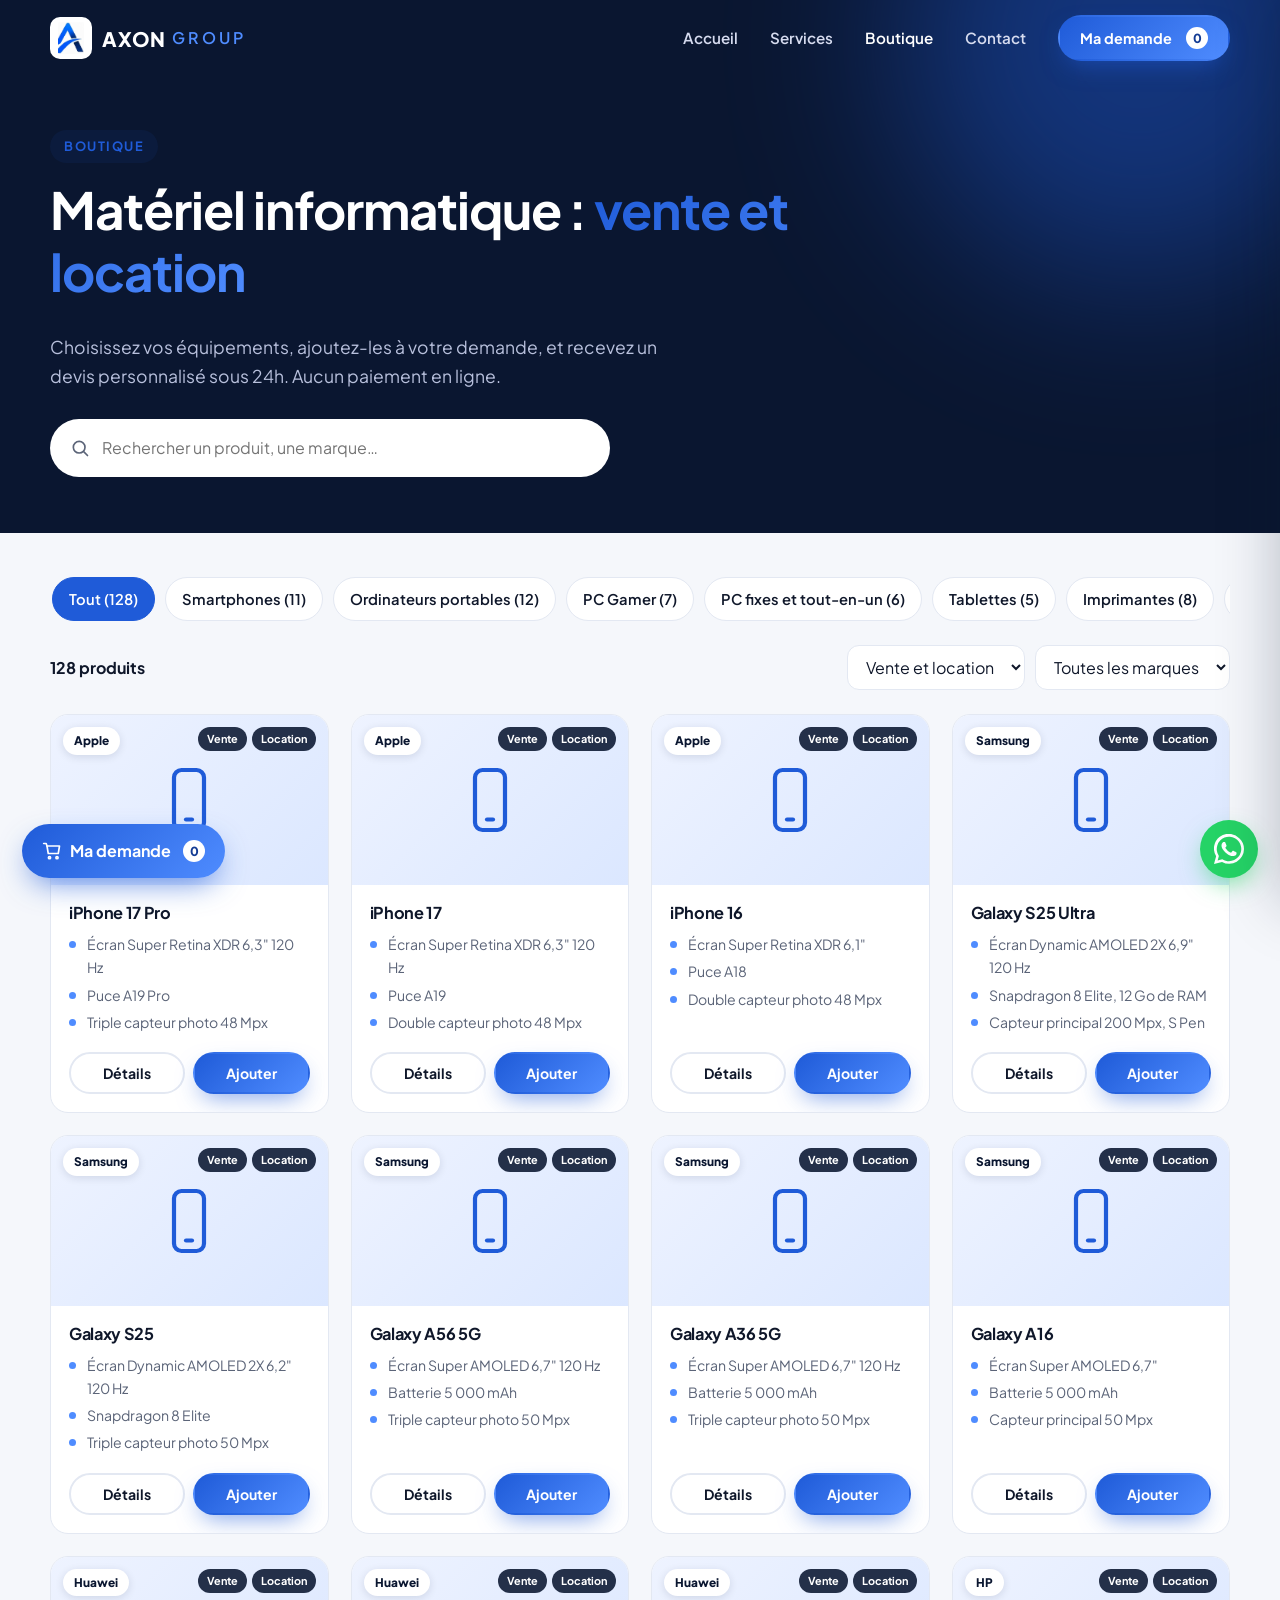
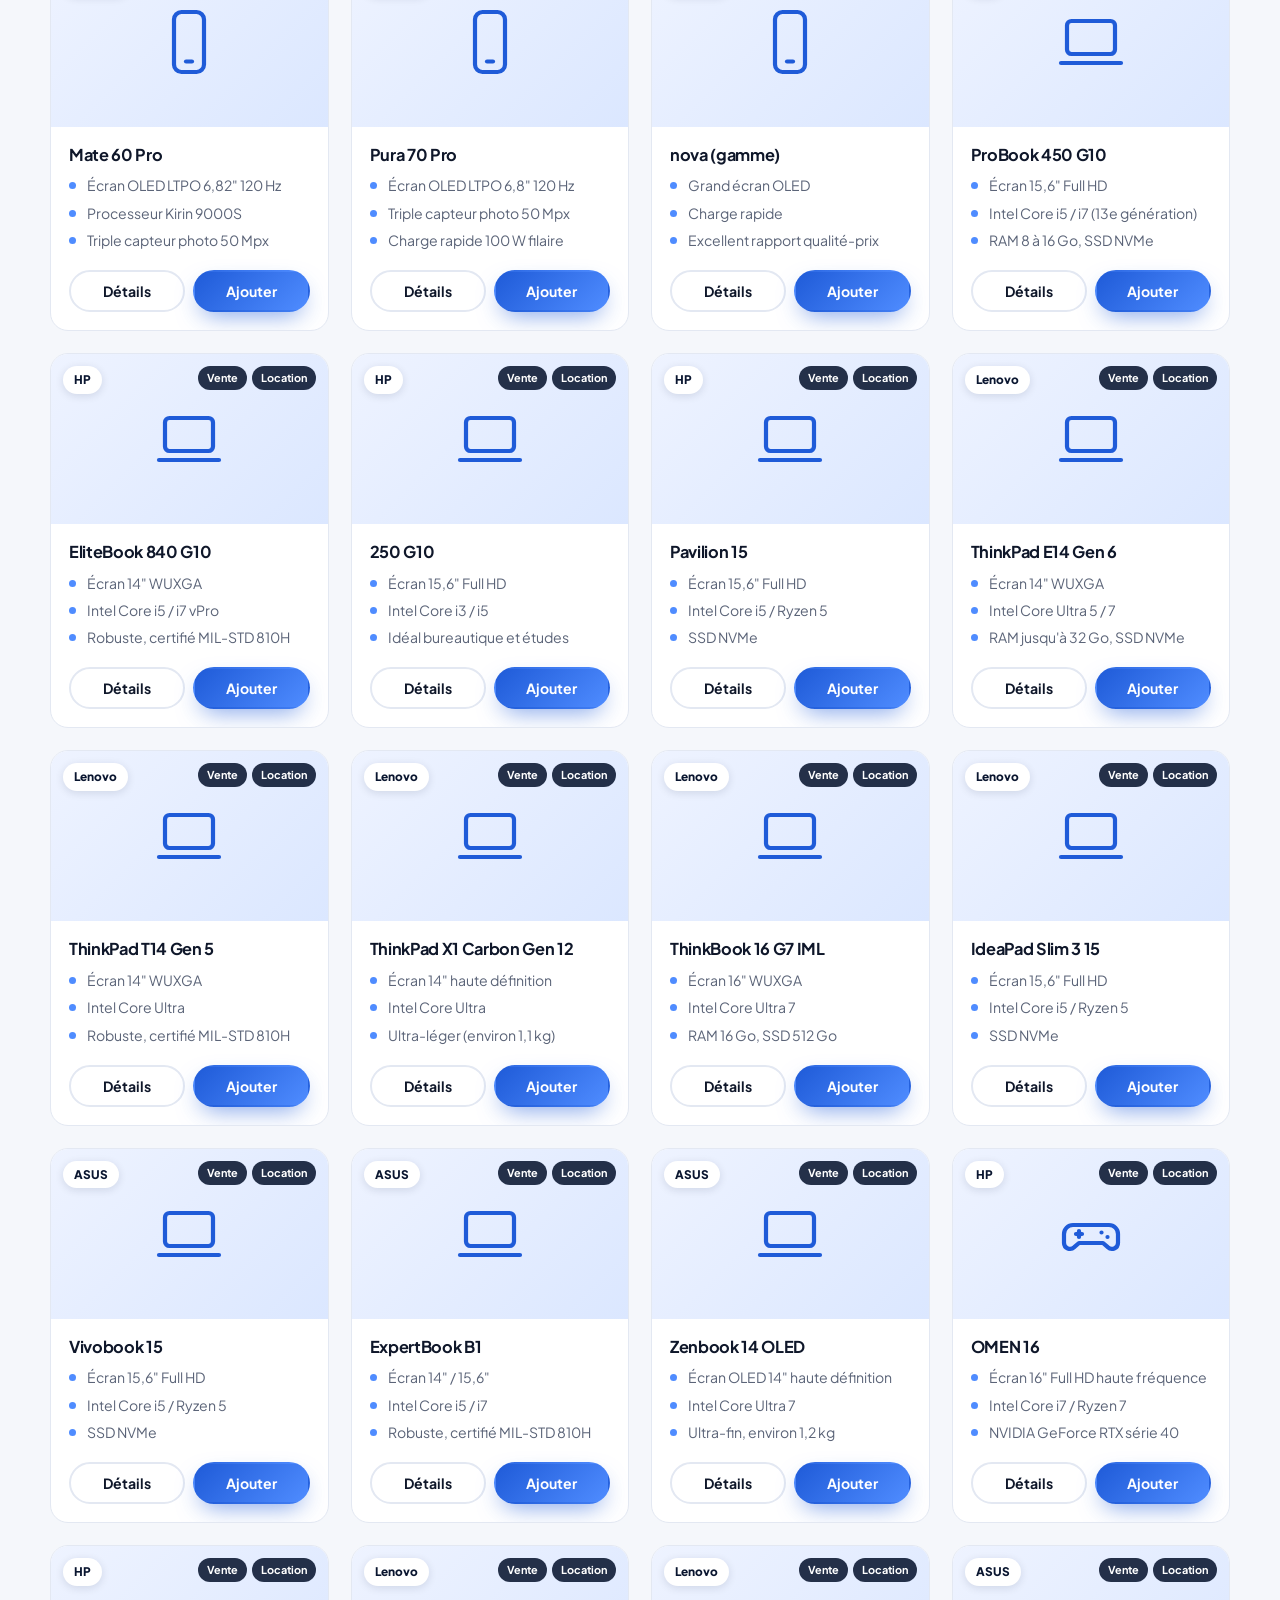
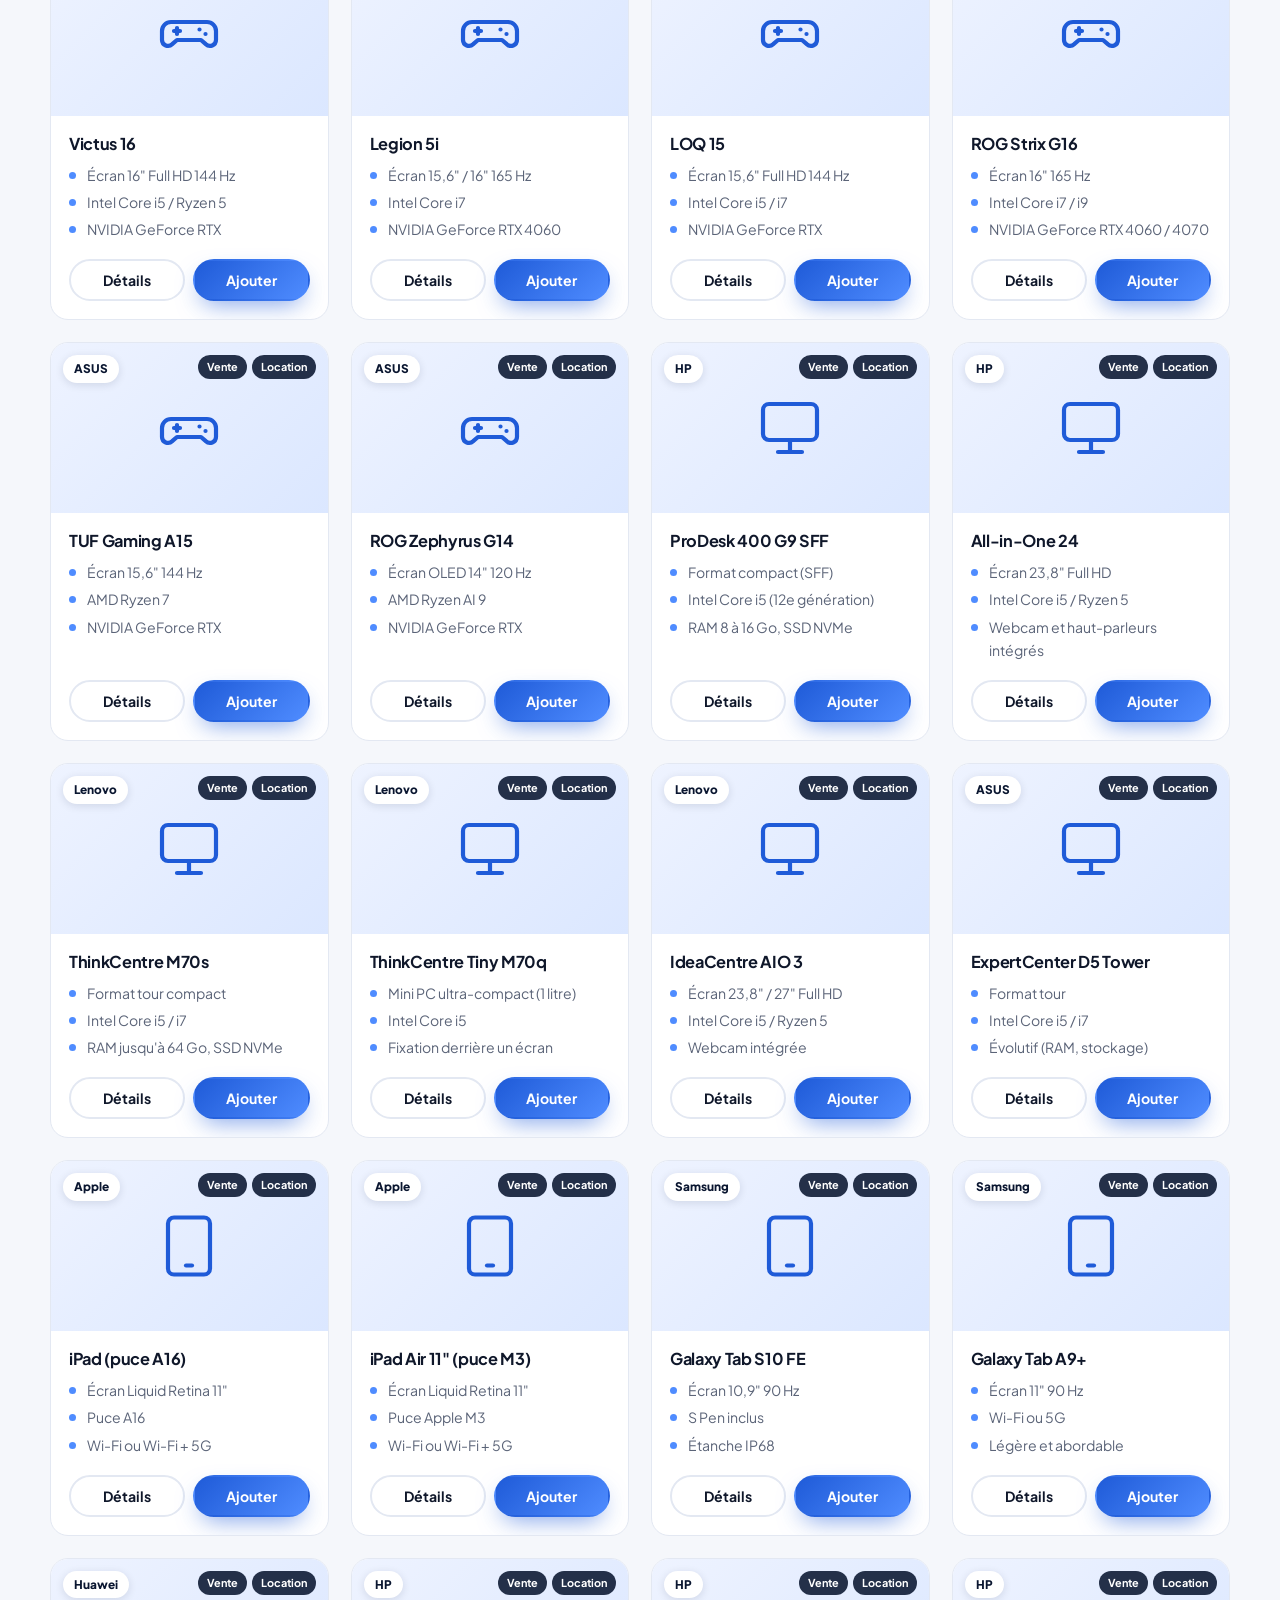
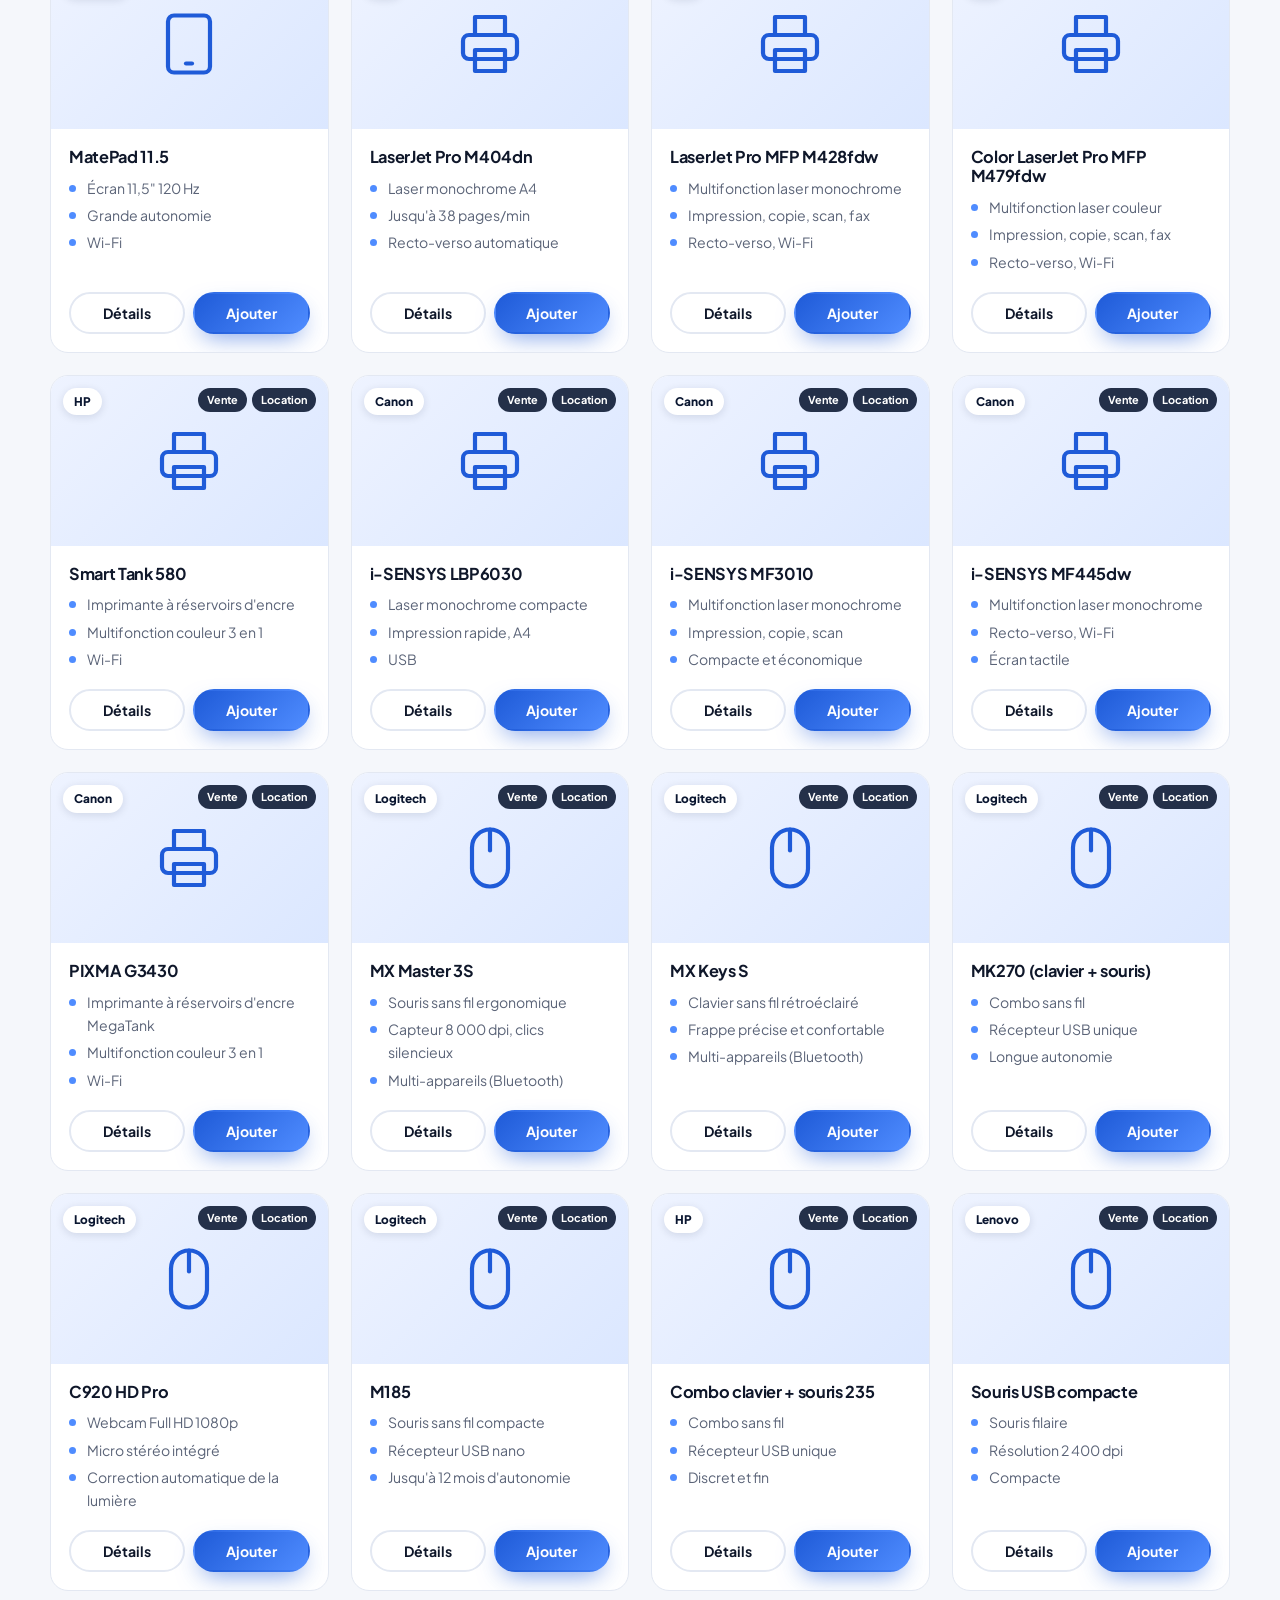
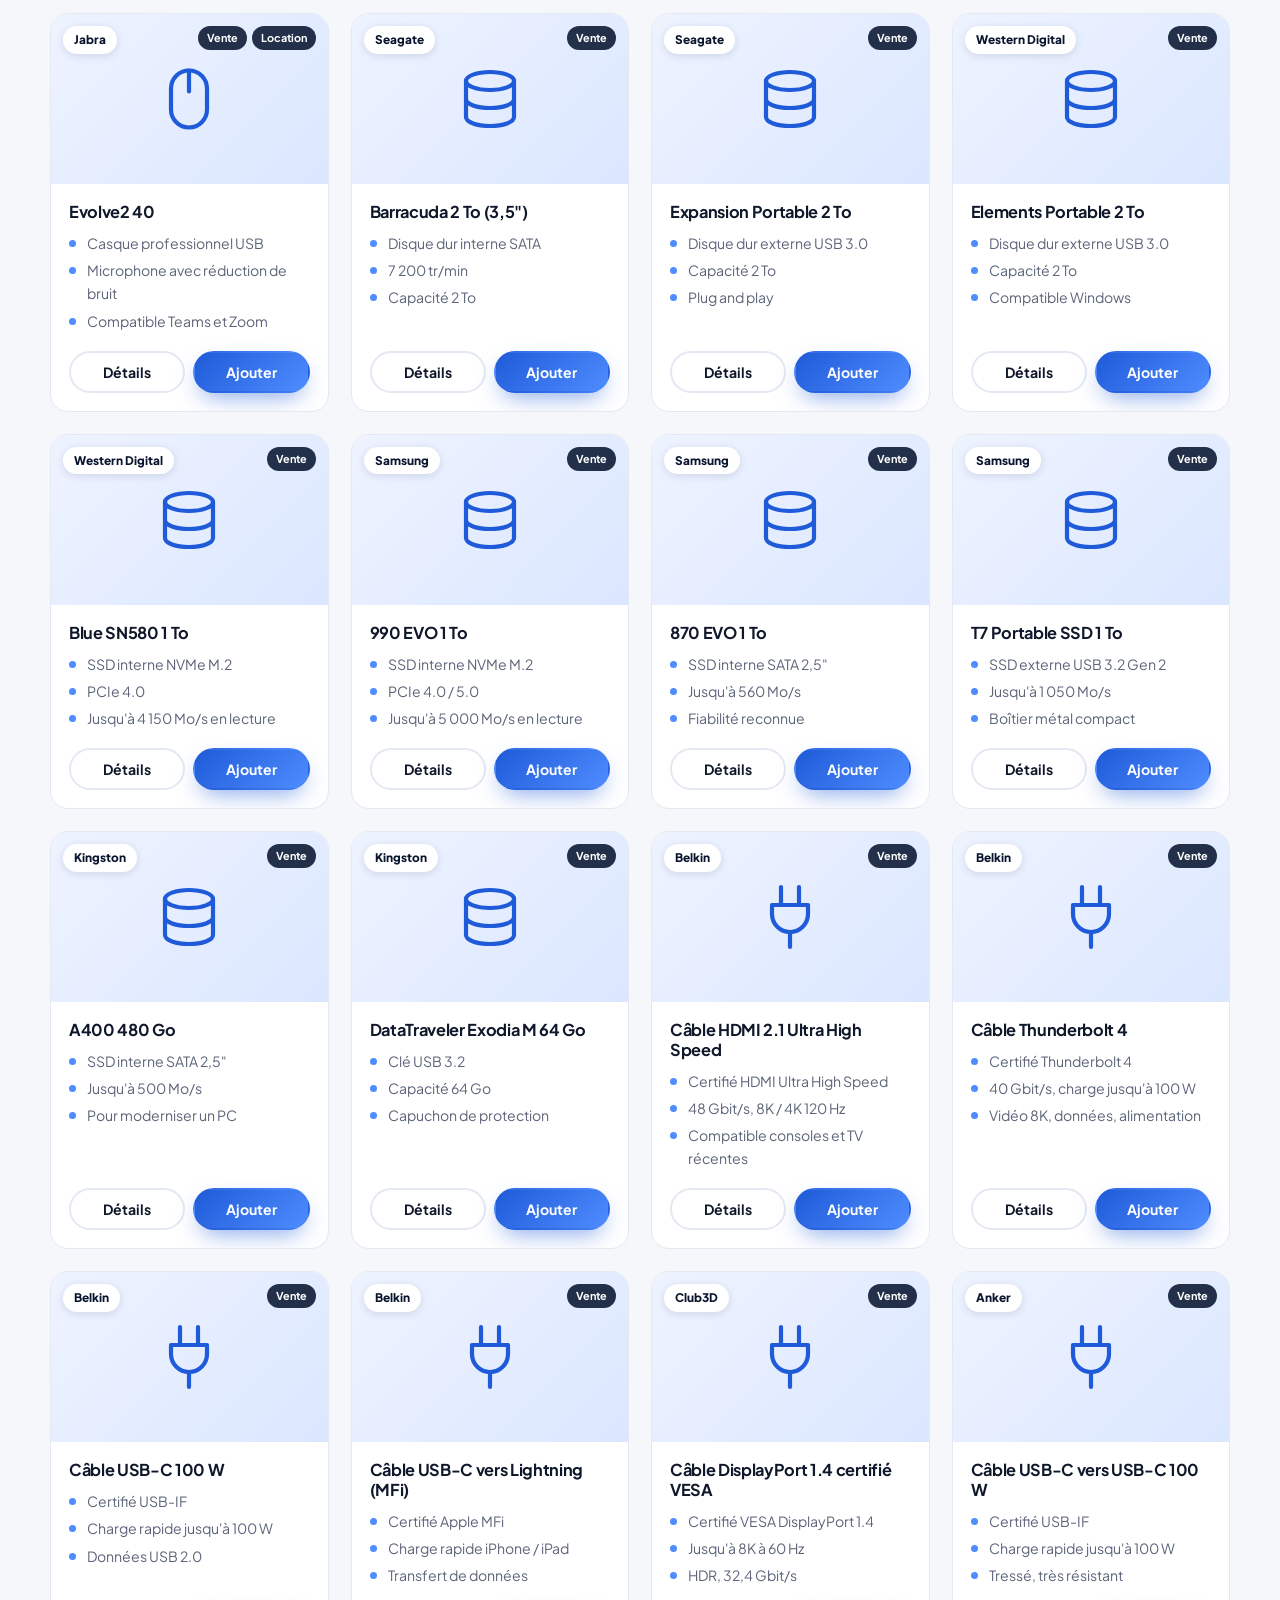
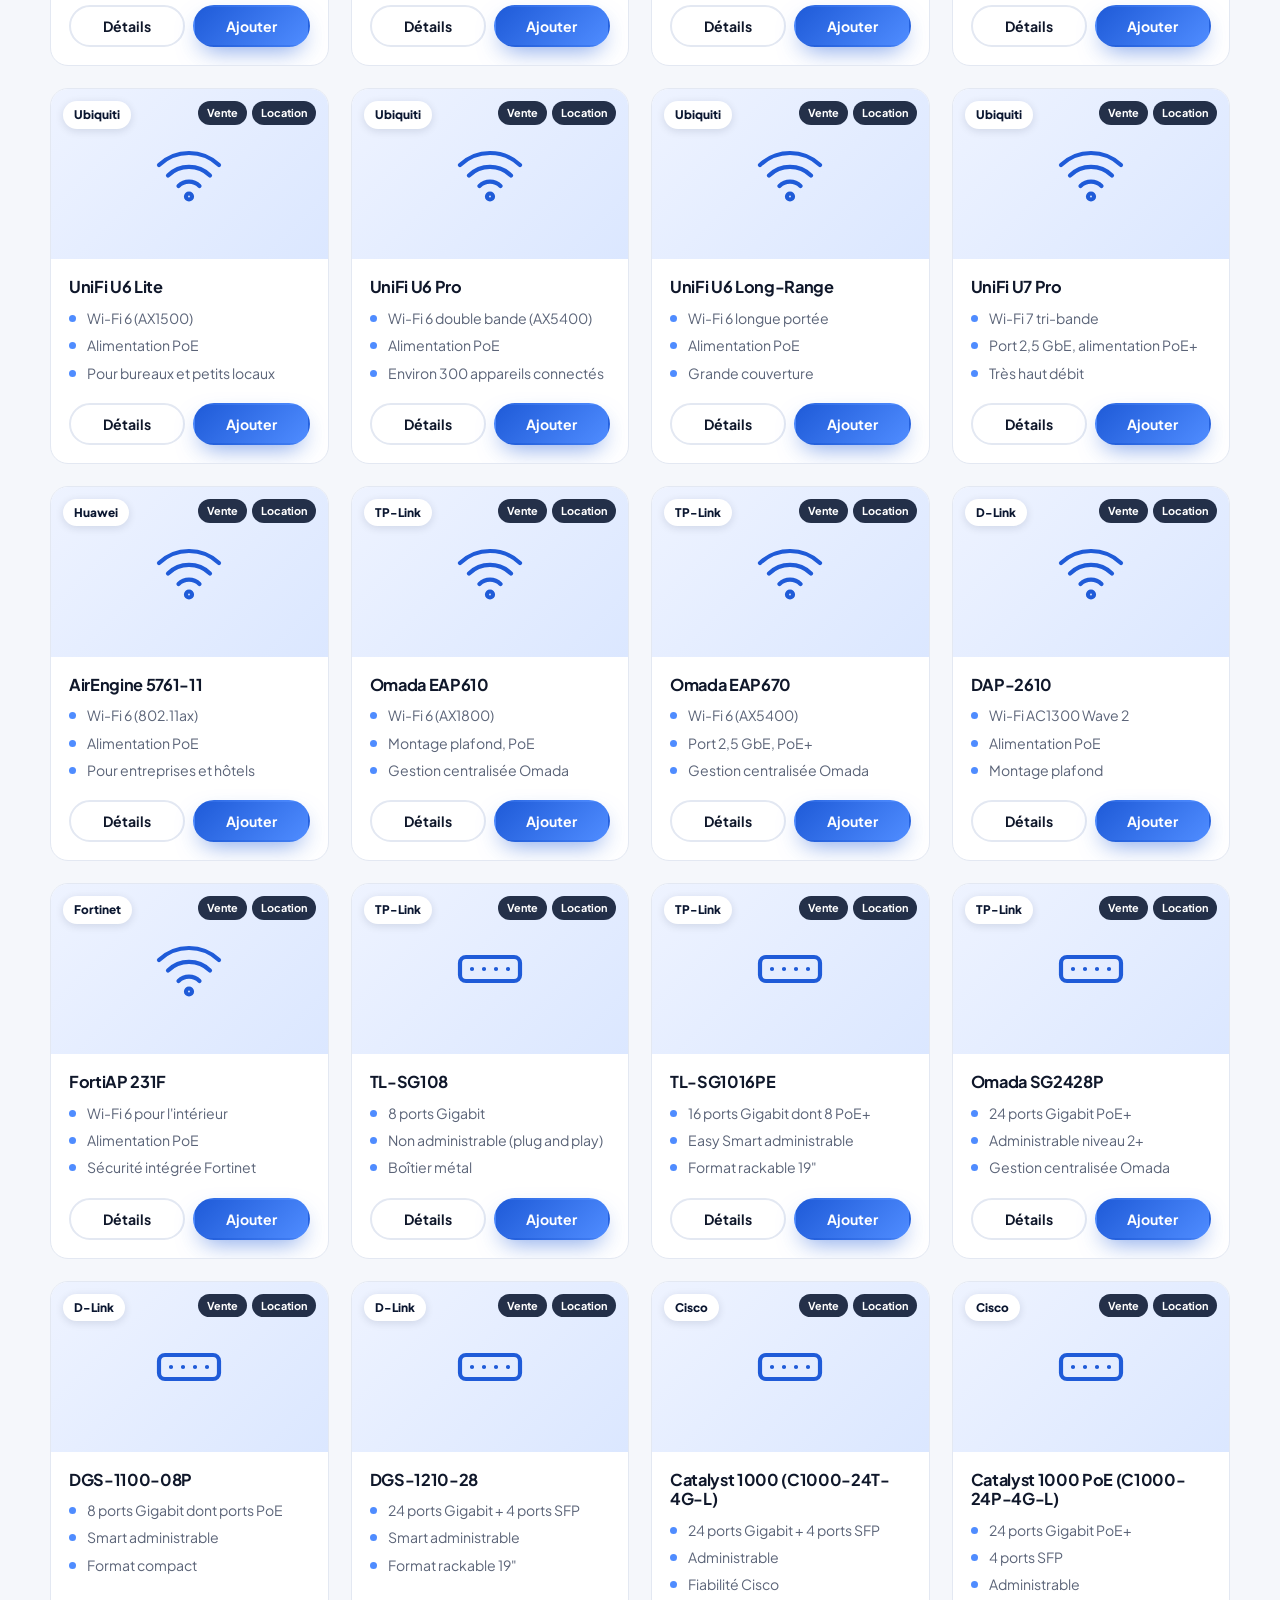
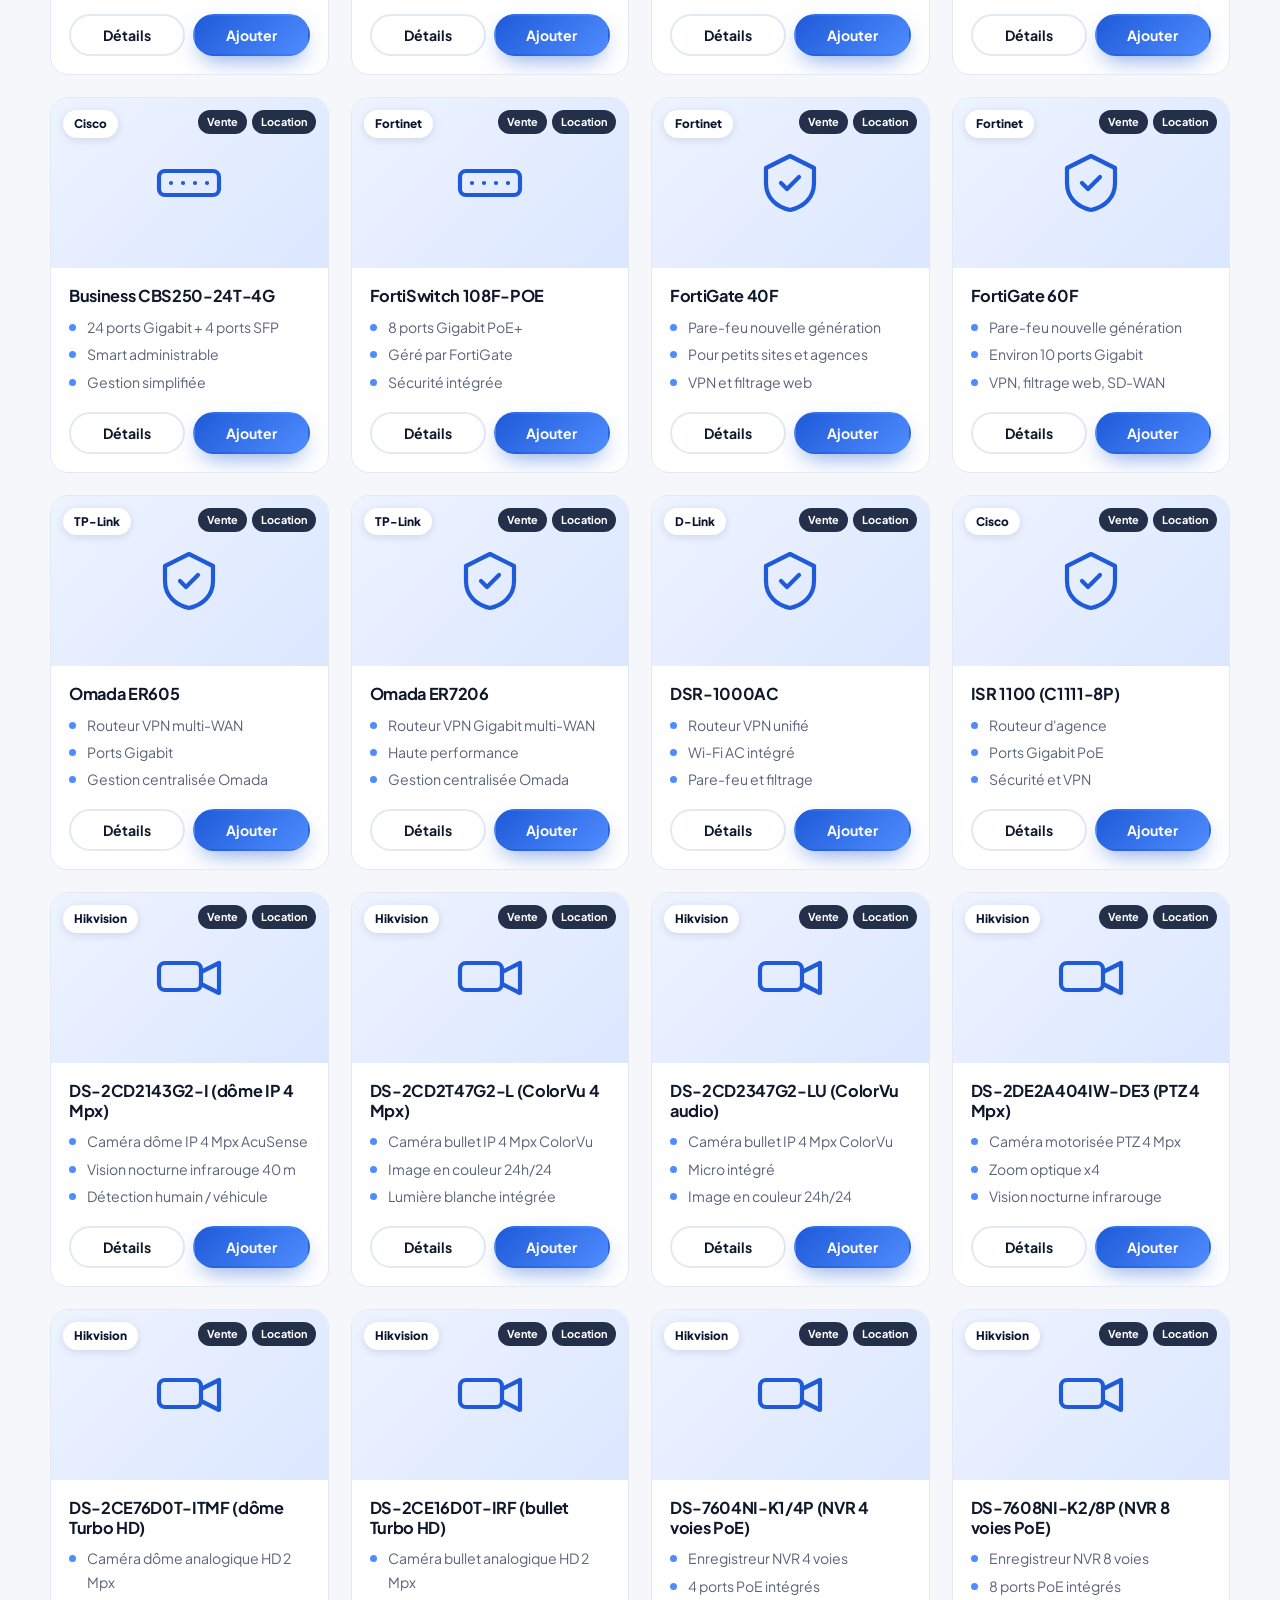
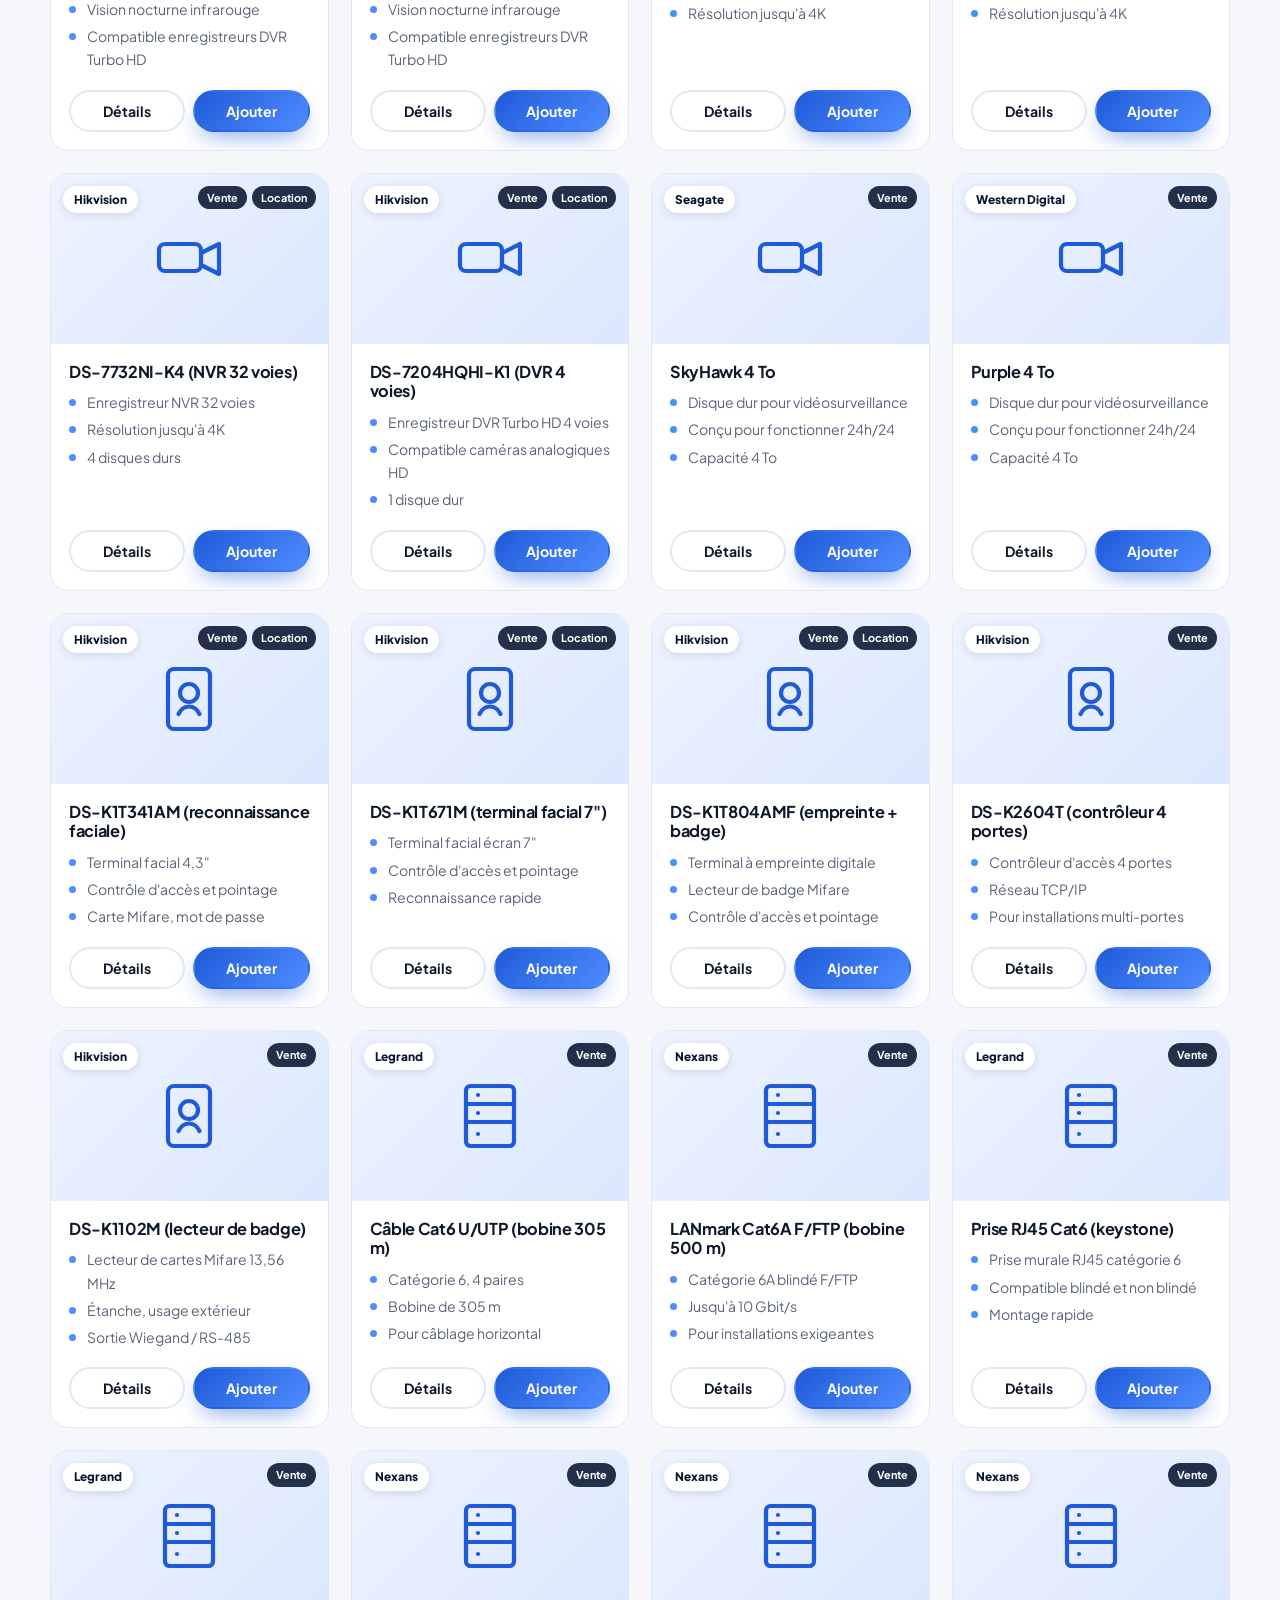
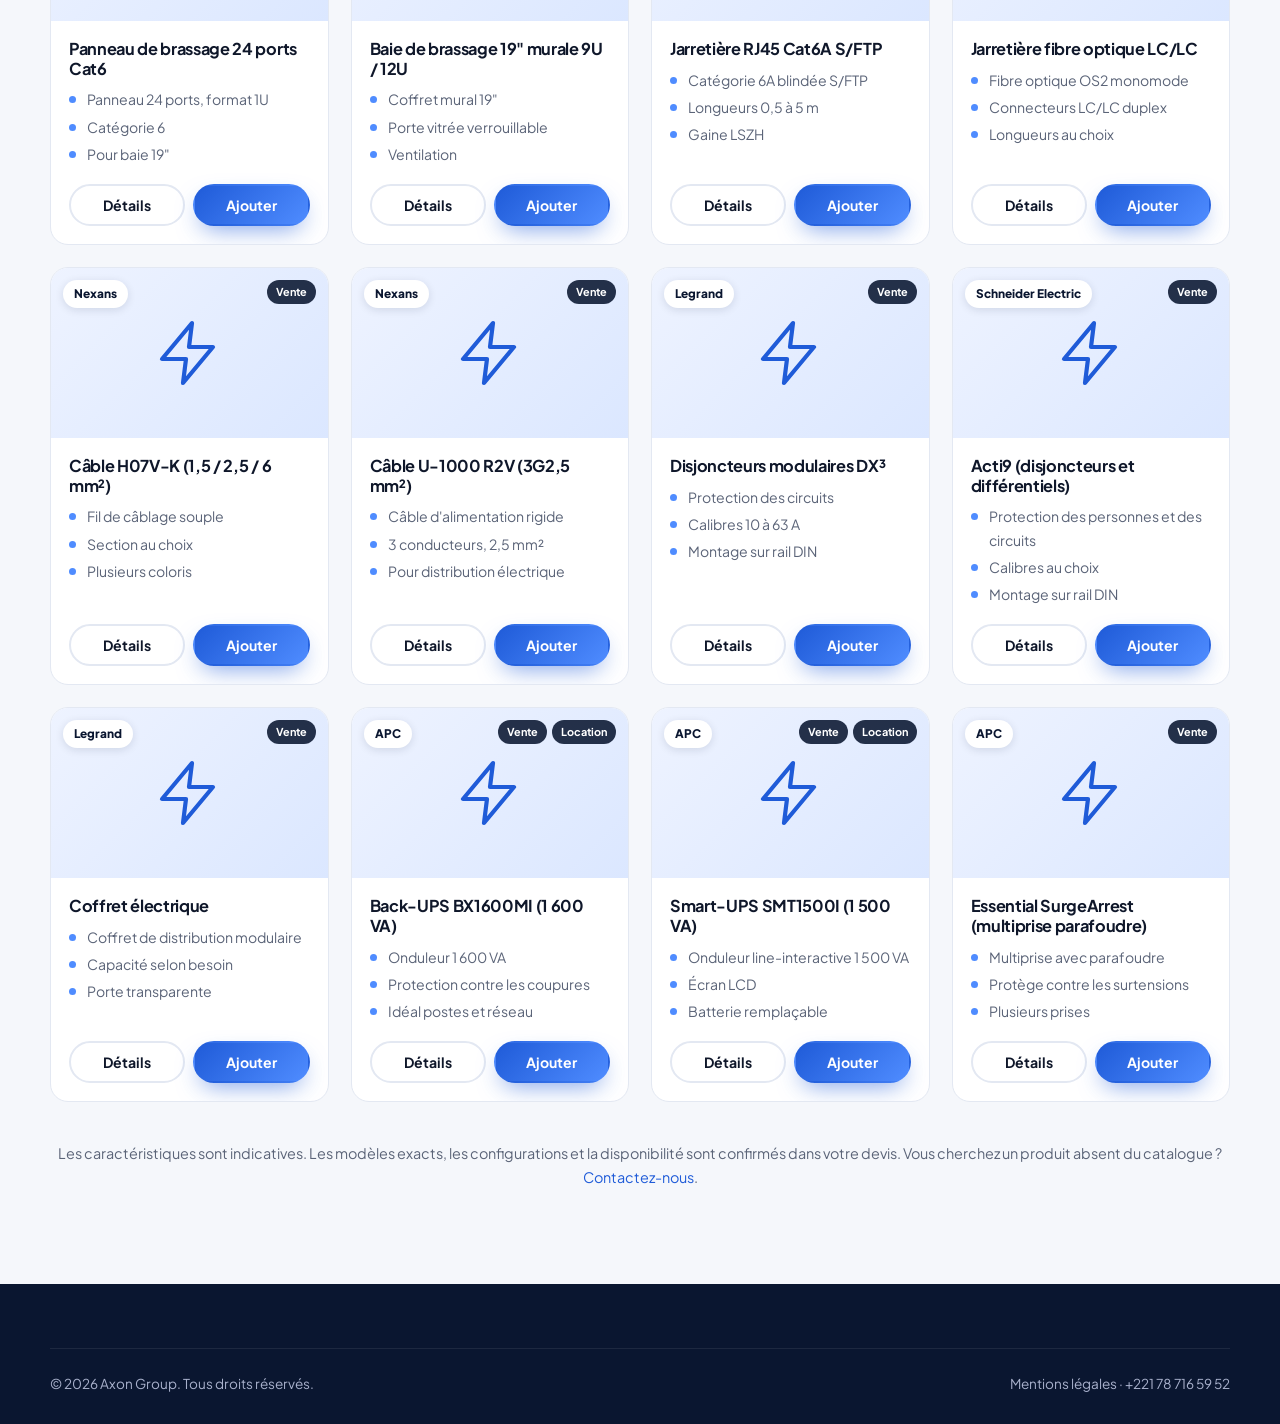
==== boutique.html @ 33fbcd1a "Boutique : catalogue vente et location, panier et demande de devis par e-mail Co-Authored-By: Claude" ====
<!DOCTYPE html>
<html lang="fr">
<head>
  <meta charset="UTF-8">
  <meta name="viewport" content="width=device-width, initial-scale=1.0">
  <title>Boutique informatique — Vente et location | Axon Group</title>
  <meta name="description" content="Catalogue Axon Group : smartphones, ordinateurs, imprimantes, réseau, vidéosurveillance, contrôle d'accès, câblage. Vente et location, devis gratuit sous 24h.">
  <link rel="canonical" href="https://axongroupcorp.com/boutique.html">
  <meta name="theme-color" content="#0a1630">
  <link rel="icon" href="assets/favicon.png" type="image/png">
  <link rel="preconnect" href="https://fonts.googleapis.com">
  <link rel="preconnect" href="https://fonts.gstatic.com" crossorigin>
  <link href="https://fonts.googleapis.com/css2?family=Plus+Jakarta+Sans:wght@400;500;600;700;800&display=swap" rel="stylesheet">
  <link rel="stylesheet" href="css/style.css">
</head>
<body>

  <header class="header is-scrolled" id="header">
    <div class="container header__inner">
      <a href="index.html" class="logo"><img src="assets/logo-icon.png" alt="Axon Group">AXON<span>GROUP</span></a>
      <nav class="nav" id="nav">
        <a href="index.html">Accueil</a>
        <a href="index.html#services">Services</a>
        <a href="boutique.html" aria-current="page">Boutique</a>
        <a href="index.html#contact">Contact</a>
        <button type="button" class="btn btn--primary" data-open-cart>Ma demande <span class="count" data-cart-count>0</span></button>
      </nav>
      <button class="burger" id="burger" aria-label="Ouvrir le menu" aria-expanded="false">
        <svg viewBox="0 0 24 24" fill="none" stroke="currentColor" stroke-width="2" stroke-linecap="round"><path d="M4 7h16M4 12h16M4 17h16"/></svg>
      </button>
    </div>
  </header>

  <main>
    <section class="shop-hero">
      <div class="container">
        <span class="eyebrow">Boutique</span>
        <h1>Matériel informatique : <span class="gradient-text">vente et location</span></h1>
        <p>Choisissez vos équipements, ajoutez-les à votre demande, et recevez un devis personnalisé sous 24h. Aucun paiement en ligne.</p>
        <div class="search">
          <svg viewBox="0 0 24 24" fill="none" stroke="currentColor" stroke-width="2" stroke-linecap="round"><circle cx="11" cy="11" r="7"/><path d="M21 21l-4.3-4.3"/></svg>
          <input id="search" type="search" placeholder="Rechercher un produit, une marque…" aria-label="Rechercher">
        </div>
      </div>
    </section>

    <section class="section section--soft shop">
      <div class="container">
        <div class="chips" id="chips" role="tablist" aria-label="Catégories"></div>

        <div class="toolbar">
          <strong id="count"></strong>
          <div class="toolbar__filters">
            <select id="mode" aria-label="Vente ou location">
              <option value="all">Vente et location</option>
              <option value="vente">Vente</option>
              <option value="location">Location</option>
            </select>
            <select id="brand" aria-label="Marque"></select>
          </div>
        </div>

        <div class="products" id="grid"></div>

        <div class="trust__empty" id="empty" hidden>
          <strong>Aucun produit ne correspond à votre recherche</strong>
          <button type="button" class="btn btn--primary btn--sm" id="reset" style="margin-top:12px">Réinitialiser les filtres</button>
        </div>

        <p class="shop-note">Les caractéristiques sont indicatives. Les modèles exacts, les configurations et la disponibilité sont confirmés dans votre devis. Vous cherchez un produit absent du catalogue ? <a href="index.html#contact">Contactez-nous</a>.</p>
      </div>
    </section>
  </main>

  <footer class="footer">
    <div class="container footer__bottom">
      <span>© <span id="year">2026</span> Axon Group. Tous droits réservés.</span>
      <span><a href="mentions-legales.html">Mentions légales</a> · <a href="tel:+221787165952">+221 78 716 59 52</a></span>
    </div>
  </footer>

  <!-- Bouton flottant : ma demande -->
  <button type="button" class="cart-fab" data-open-cart aria-label="Ouvrir ma demande de devis">
    <svg viewBox="0 0 24 24" fill="none" stroke="currentColor" stroke-width="2" stroke-linecap="round" stroke-linejoin="round"><path d="M6 6h15l-1.5 9h-12z"/><path d="M6 6L5 3H2"/><circle cx="9" cy="20" r="1.3"/><circle cx="18" cy="20" r="1.3"/></svg>
    Ma demande <span class="count" data-cart-count>0</span>
  </button>

  <a class="whatsapp" id="whatsapp" href="#" target="_blank" rel="noopener" aria-label="Nous écrire sur WhatsApp">
    <svg viewBox="0 0 24 24" fill="currentColor"><path d="M17.5 14.4c-.3-.1-1.8-.9-2-1-.3-.1-.5-.1-.7.1-.2.3-.8 1-.9 1.2-.2.2-.3.2-.6.1-.3-.1-1.3-.5-2.4-1.5-.9-.8-1.5-1.8-1.7-2.1-.2-.3 0-.5.1-.6l.4-.5c.2-.2.2-.3.3-.5.1-.2 0-.4 0-.5l-.9-2.2c-.2-.6-.5-.5-.7-.5h-.6c-.2 0-.5.1-.8.4-.3.3-1 1-1 2.5s1.1 2.9 1.2 3.1c.1.2 2.1 3.2 5.1 4.5.7.3 1.3.5 1.7.6.7.2 1.4.2 1.9.1.6-.1 1.8-.7 2-1.4.2-.7.2-1.3.2-1.4-.1-.1-.3-.2-.6-.3zM12 21.8c-1.8 0-3.5-.5-5-1.4l-.4-.2-3.7 1 1-3.6-.2-.4A9.8 9.8 0 1 1 12 21.8zm8.4-18.2A11.8 11.8 0 0 0 1.7 17.8L0 24l6.4-1.7A11.8 11.8 0 0 0 24 12c0-3.2-1.2-6.1-3.6-8.4z"/></svg>
  </a>

  <!-- Fiche produit -->
  <dialog id="detail" class="detail">
    <button type="button" class="detail__close" data-close-detail aria-label="Fermer">✕</button>
    <div id="detail-body" class="detail__grid"></div>
  </dialog>

  <!-- Panneau "Ma demande de devis" -->
  <div class="overlay" id="overlay"></div>
  <aside class="drawer" id="drawer" aria-label="Ma demande de devis">
    <div class="drawer__head">
      <h2>Ma demande de devis</h2>
      <button type="button" class="drawer__close" data-close-cart aria-label="Fermer">✕</button>
    </div>
    <div class="drawer__body">
      <p class="form__status" id="cart-status" role="status"></p>
      <div id="cart-empty" class="cart-empty">
        <strong>Votre demande est vide</strong>
        Parcourez le catalogue et cliquez sur « Ajouter » pour constituer votre devis.
        <button type="button" class="btn btn--primary btn--sm" data-close-cart>Voir le catalogue</button>
      </div>
      <ul class="lines" id="cart-list"></ul>

      <form id="cart-form" novalidate hidden>
        <h3>Vos coordonnées</h3>
        <input type="text" name="_honey" class="hp" tabindex="-1" autocomplete="off" aria-hidden="true">
        <div class="field"><label for="c-nom">Nom complet *</label><input id="c-nom" name="Nom" required autocomplete="name"></div>
        <div class="field"><label for="c-ent">Entreprise</label><input id="c-ent" name="Entreprise" autocomplete="organization"></div>
        <div class="form__row">
          <div class="field"><label for="c-mail">E-mail *</label><input id="c-mail" name="Email" type="email" required autocomplete="email"></div>
          <div class="field"><label for="c-tel">Téléphone</label><input id="c-tel" name="Téléphone" type="tel" autocomplete="tel"></div>
        </div>
        <div class="field" id="rent-field" hidden>
          <label for="c-duree">Durée de location souhaitée</label>
          <select id="c-duree" name="Durée de location">
            <option>À définir ensemble</option><option>Moins d'un mois</option><option>1 à 3 mois</option>
            <option>3 à 6 mois</option><option>6 à 12 mois</option><option>Plus d'un an</option>
          </select>
        </div>
        <div class="field"><label for="c-msg">Précisions (facultatif)</label><textarea id="c-msg" name="Message" placeholder="Délai, lieu de livraison ou d'installation, besoins particuliers…"></textarea></div>
        <button type="submit" class="btn btn--primary" id="send">Envoyer ma demande de devis</button>
        <p class="form__note">Devis gratuit et sans engagement · Réponse sous 24h ouvrées</p>
      </form>
    </div>
  </aside>

  <div class="toast" id="toast" role="status" aria-live="polite"></div>

  <script src="js/main.js"></script>
  <script src="js/products.js"></script>
  <script src="js/shop.js"></script>
</body>
</html>
---- css/style.css ----
/* ==========================================================================
   AXON GROUP — Feuille de style
   ✏️ Pour changer les couleurs du site, modifiez uniquement les variables
   ci-dessous (section :root). Tout le site s'adapte automatiquement.
   ========================================================================== */

:root {
  /* Couleurs principales */
  --primary: #1f5bd8;        /* Bleu roi — boutons, liens */
  --primary-dark: #143c94;
  --accent: #4f8cff;         /* Bleu clair — dégradés, détails */
  --warm: #f59e0b;           /* Ambre — petites touches */

  /* Fonds et textes */
  --night: #0a1630;          /* Bleu marine — sections sombres */
  --night-2: #102148;
  --bg: #ffffff;
  --bg-soft: #f5f7fb;
  --text: #0f172a;
  --muted: #5b6478;
  --border: #e3e8f2;

  --gradient: linear-gradient(135deg, var(--primary) 0%, var(--accent) 100%);
  --radius: 18px;
  --shadow: 0 10px 30px -12px rgba(15, 23, 42, 0.18);
  --font: "Plus Jakarta Sans", system-ui, -apple-system, "Segoe UI", sans-serif;
}

/* ---------- Base ---------- */
*, *::before, *::after { box-sizing: border-box; }
html { scroll-behavior: smooth; scroll-padding-top: 80px; }
body {
  margin: 0;
  font-family: var(--font);
  color: var(--text);
  background: var(--bg);
  line-height: 1.65;
  -webkit-font-smoothing: antialiased;
}
img, svg { max-width: 100%; display: block; }
a { color: var(--primary); text-decoration: none; }
h1, h2, h3 { line-height: 1.2; margin: 0 0 .6em; letter-spacing: -0.02em; }
p { margin: 0 0 1em; }

.container { width: min(1180px, 100% - 32px); margin-inline: auto; }
.section { padding: 96px 0; }
.section--soft { background: var(--bg-soft); }
.section--dark { background: var(--night); color: #e7eaf6; }
.section--dark .section-head p { color: #a9b1cc; }

.section-head { max-width: 680px; margin: 0 auto 56px; text-align: center; }
.section-head h2 { font-size: clamp(1.8rem, 3.5vw, 2.6rem); }
.section-head p { color: var(--muted); font-size: 1.08rem; }

.eyebrow {
  display: inline-block;
  font-size: .8rem; font-weight: 700; letter-spacing: .12em; text-transform: uppercase;
  color: var(--primary);
  background: rgba(31, 91, 216, .08);
  padding: 6px 14px; border-radius: 999px; margin-bottom: 16px;
}
.section--dark .eyebrow { color: var(--accent); background: rgba(79, 140, 255, .12); }
.gradient-text { background: var(--gradient); -webkit-background-clip: text; background-clip: text; color: transparent; }

/* ---------- Boutons ---------- */
.btn {
  display: inline-flex; align-items: center; gap: 10px;
  padding: 14px 26px; border-radius: 999px;
  font-weight: 700; font-size: 1rem; border: 2px solid transparent;
  cursor: pointer; transition: transform .2s, box-shadow .2s, background .2s;
  font-family: inherit;
}
.btn svg { width: 18px; height: 18px; }
.btn--primary { background: var(--gradient); color: #fff; box-shadow: 0 10px 24px -8px rgba(31, 91, 216, .6); }
.btn--primary:hover { transform: translateY(-2px); box-shadow: 0 14px 30px -8px rgba(31, 91, 216, .7); }
.btn--ghost { border-color: rgba(255, 255, 255, .25); color: #fff; }
.btn--ghost:hover { background: rgba(255, 255, 255, .08); }

/* ---------- En-tête ---------- */
.header {
  position: fixed; inset: 0 0 auto 0; z-index: 50;
  transition: background .3s, box-shadow .3s;
}
.header.is-scrolled { background: rgba(11, 16, 35, .92); backdrop-filter: blur(12px); box-shadow: 0 4px 20px rgba(0, 0, 0, .2); }
.header__inner { display: flex; align-items: center; justify-content: space-between; height: 76px; }
.logo { display: flex; align-items: center; gap: 10px; color: #fff; font-weight: 800; font-size: 1.25rem; }
.logo img { width: 36px; height: 36px; }
.logo span { color: var(--accent); }

.nav { display: flex; align-items: center; gap: 32px; }
.nav a { color: #d6dbef; font-weight: 600; font-size: .95rem; }
.nav a:hover { color: #fff; }
.nav .btn { padding: 10px 20px; font-size: .9rem; color: #fff; }

.burger { display: none; background: none; border: 0; color: #fff; cursor: pointer; padding: 8px; }
.burger svg { width: 28px; height: 28px; }

/* ---------- Héros ---------- */
.hero {
  position: relative; overflow: hidden;
  background: var(--night); color: #fff;
  padding: 170px 0 110px;
}
.hero::before, .hero::after {
  content: ""; position: absolute; border-radius: 50%; filter: blur(80px); opacity: .55; pointer-events: none;
}
.hero::before { width: 520px; height: 520px; background: var(--primary); top: -160px; right: -120px; }
.hero::after { width: 420px; height: 420px; background: var(--accent); bottom: -220px; left: -120px; opacity: .35; }
.hero__grid {
  position: absolute; inset: 0; pointer-events: none;
  background-image: linear-gradient(rgba(255,255,255,.04) 1px, transparent 1px),
                    linear-gradient(90deg, rgba(255,255,255,.04) 1px, transparent 1px);
  background-size: 56px 56px;
  mask-image: radial-gradient(ellipse at center, #000 30%, transparent 75%);
}
.hero__inner { position: relative; z-index: 1; display: grid; grid-template-columns: 1.1fr .9fr; gap: 56px; align-items: center; }
.hero h1 { font-size: clamp(2.3rem, 5.2vw, 3.9rem); font-weight: 800; }
.hero__lead { font-size: 1.15rem; color: #b8c0dc; max-width: 560px; margin-bottom: 32px; }
.hero__actions { display: flex; flex-wrap: wrap; gap: 14px; }
.hero__trust { display: flex; flex-wrap: wrap; gap: 28px; margin-top: 44px; color: #a9b1cc; font-size: .92rem; }
.hero__trust strong { display: block; color: #fff; font-size: 1.6rem; }

.hero__card {
  background: rgba(255, 255, 255, .05);
  border: 1px solid rgba(255, 255, 255, .1);
  border-radius: 24px; padding: 28px;
  backdrop-filter: blur(10px);
  box-shadow: 0 30px 60px -20px rgba(0, 0, 0, .5);
}
.hero__card-top { display: flex; gap: 8px; margin-bottom: 22px; }
.hero__card-top i { width: 12px; height: 12px; border-radius: 50%; background: #ff5f57; }
.hero__card-top i:nth-child(2) { background: #febc2e; }
.hero__card-top i:nth-child(3) { background: #28c840; }
.status { display: flex; align-items: center; justify-content: space-between; padding: 14px 16px; border-radius: 12px; background: rgba(255, 255, 255, .04); margin-bottom: 12px; font-size: .95rem; }
.status span { display: flex; align-items: center; gap: 10px; }
.status svg { width: 20px; height: 20px; color: var(--accent); }
.badge { font-size: .75rem; font-weight: 700; padding: 4px 10px; border-radius: 999px; background: rgba(40, 200, 64, .15); color: #4ade80; }
.badge--warm { background: rgba(245, 158, 11, .15); color: var(--warm); }

/* ---------- Services ---------- */
.cards { display: grid; grid-template-columns: repeat(3, 1fr); gap: 24px; }
.card {
  background: var(--bg); border: 1px solid var(--border); border-radius: var(--radius);
  padding: 32px; transition: transform .25s, box-shadow .25s, border-color .25s;
}
.card:hover { transform: translateY(-6px); box-shadow: var(--shadow); border-color: transparent; }
.card__icon {
  width: 56px; height: 56px; border-radius: 14px; display: grid; place-items: center;
  background: var(--gradient); color: #fff; margin-bottom: 22px;
}
.card__icon svg { width: 28px; height: 28px; }
.card h3 { font-size: 1.25rem; }
.card p { color: var(--muted); margin-bottom: 16px; }
.card ul { list-style: none; padding: 0; margin: 0; font-size: .93rem; }
.card li { padding: 4px 0 4px 26px; position: relative; }
.card li::before {
  content: ""; position: absolute; left: 0; top: 11px; width: 14px; height: 8px;
  border-left: 2px solid var(--accent); border-bottom: 2px solid var(--accent); transform: rotate(-45deg);
}

/* ---------- À propos ---------- */
.about { display: grid; grid-template-columns: 1fr 1fr; gap: 64px; align-items: center; }
.about h2 { font-size: clamp(1.8rem, 3.5vw, 2.6rem); }
.about__text p { color: var(--muted); font-size: 1.05rem; }
.features { display: grid; grid-template-columns: 1fr 1fr; gap: 18px; margin-top: 28px; }
.feature { display: flex; gap: 14px; align-items: flex-start; }
.feature svg { flex: none; width: 24px; height: 24px; color: var(--primary); margin-top: 2px; }
.feature strong { display: block; }
.feature small { color: var(--muted); font-size: .9rem; }

.about__visual { position: relative; }
.stats { display: grid; grid-template-columns: 1fr 1fr; gap: 20px; }
.stat {
  background: var(--bg); border-radius: var(--radius); padding: 30px; box-shadow: var(--shadow);
  border: 1px solid var(--border);
}
.stat:nth-child(2) { transform: translateY(30px); }
.stat:nth-child(4) { transform: translateY(30px); }
.stat strong { display: block; font-size: 2.4rem; font-weight: 800; background: var(--gradient); -webkit-background-clip: text; background-clip: text; color: transparent; }
.stat span { color: var(--muted); font-size: .95rem; }

/* ---------- Méthode ---------- */
.steps { display: grid; grid-template-columns: repeat(4, 1fr); gap: 24px; counter-reset: step; }
.step {
  position: relative; padding: 32px 26px; border-radius: var(--radius);
  background: var(--night-2); border: 1px solid rgba(255, 255, 255, .07);
}
.step::before {
  counter-increment: step; content: "0" counter(step);
  display: block; font-size: 2.6rem; font-weight: 800; margin-bottom: 14px;
  background: var(--gradient); -webkit-background-clip: text; background-clip: text; color: transparent;
}
.step h3 { font-size: 1.15rem; color: #fff; }
.step p { color: #a9b1cc; font-size: .95rem; margin: 0; }

/* ---------- Témoignages ---------- */
.testimonials { display: grid; grid-template-columns: repeat(3, 1fr); gap: 24px; }
.testimonial { background: var(--bg); border-radius: var(--radius); padding: 32px; border: 1px solid var(--border); display: flex; flex-direction: column; }
.stars { color: var(--warm); letter-spacing: 3px; margin-bottom: 14px; }
.testimonial blockquote { margin: 0 0 24px; color: var(--text); flex: 1; }
.author { display: flex; align-items: center; gap: 12px; }
.avatar { width: 44px; height: 44px; border-radius: 50%; display: grid; place-items: center; background: var(--gradient); color: #fff; font-weight: 700; }
.author small { display: block; color: var(--muted); }

/* ---------- Bandeau CTA ---------- */
.cta {
  background: var(--gradient); border-radius: 28px; padding: 64px 48px; color: #fff;
  display: flex; align-items: center; justify-content: space-between; gap: 32px; flex-wrap: wrap;
  position: relative; overflow: hidden;
}
.cta h2 { font-size: clamp(1.6rem, 3vw, 2.2rem); margin-bottom: .3em; }
.cta p { margin: 0; opacity: .9; }
.cta .btn { background: #fff; color: var(--primary-dark); }
.cta .btn:hover { transform: translateY(-2px); }

/* ---------- Contact ---------- */
.contact { display: grid; grid-template-columns: .9fr 1.1fr; gap: 48px; }
.contact__info h2 { font-size: clamp(1.8rem, 3.5vw, 2.6rem); }
.contact__info > p { color: var(--muted); }
.info-list { list-style: none; padding: 0; margin: 32px 0 0; display: grid; gap: 18px; }
.info-list li { display: flex; gap: 16px; align-items: center; }
.info-list .card__icon { width: 48px; height: 48px; margin: 0; flex: none; }
.info-list .card__icon svg { width: 22px; height: 22px; }
.info-list small { display: block; color: var(--muted); font-size: .85rem; }
.info-list a, .info-list strong { color: var(--text); font-weight: 700; }

.form { background: var(--bg); border: 1px solid var(--border); border-radius: 24px; padding: 36px; box-shadow: var(--shadow); }
.form__row { display: grid; grid-template-columns: 1fr 1fr; gap: 18px; }
.field { margin-bottom: 18px; }
.field label { display: block; font-weight: 600; font-size: .9rem; margin-bottom: 6px; }
.field input, .field select, .field textarea {
  width: 100%; padding: 13px 16px; font: inherit; font-size: .97rem;
  border: 1.5px solid var(--border); border-radius: 12px; background: var(--bg-soft); color: var(--text);
  transition: border-color .2s, background .2s;
}
.field input:focus, .field select:focus, .field textarea:focus { outline: none; border-color: var(--primary); background: #fff; }
.field textarea { min-height: 130px; resize: vertical; }
.form .btn { width: 100%; justify-content: center; }
.form__note { margin: 14px 0 0; font-size: .85rem; color: var(--muted); text-align: center; }

/* ---------- Pied de page ---------- */
.footer { background: var(--night); color: #a9b1cc; padding: 64px 0 28px; font-size: .95rem; }
.footer__grid { display: grid; grid-template-columns: 1.4fr 1fr 1fr; gap: 40px; margin-bottom: 40px; }
.footer h4 { color: #fff; margin: 0 0 16px; font-size: 1rem; }
.footer ul { list-style: none; padding: 0; margin: 0; display: grid; gap: 10px; }
.footer a { color: #a9b1cc; }
.footer a:hover { color: #fff; }
.footer__bottom { border-top: 1px solid rgba(255, 255, 255, .08); padding-top: 24px; display: flex; justify-content: space-between; flex-wrap: wrap; gap: 12px; font-size: .85rem; }

/* ---------- Bouton WhatsApp flottant ---------- */
.whatsapp {
  position: fixed; right: 22px; bottom: 22px; z-index: 60;
  width: 58px; height: 58px; border-radius: 50%; background: #25d366; color: #fff;
  display: grid; place-items: center; box-shadow: 0 10px 25px -5px rgba(37, 211, 102, .6);
  transition: transform .2s;
}
.whatsapp:hover { transform: scale(1.08); }
.whatsapp svg { width: 30px; height: 30px; }

/* ---------- Page simple (mentions légales) ---------- */
.page { padding: 150px 0 80px; }
.page .container { max-width: 820px; }
.page h2 { margin-top: 1.8em; font-size: 1.4rem; }
.page p, .page li { color: var(--muted); }

/* ---------- Animations d'apparition ---------- */
.reveal { opacity: 0; transform: translateY(24px); transition: opacity .7s ease, transform .7s ease; }
.reveal.is-visible { opacity: 1; transform: none; }
@media (prefers-reduced-motion: reduce) {
  .reveal { opacity: 1; transform: none; transition: none; }
  html { scroll-behavior: auto; }
}

/* ---------- Responsive ---------- */
@media (max-width: 1000px) {
  .hero__inner, .about, .contact { grid-template-columns: 1fr; }
  .hero__card { max-width: 520px; }
  .cards, .testimonials { grid-template-columns: 1fr 1fr; }
  .steps { grid-template-columns: 1fr 1fr; }
  .footer__grid { grid-template-columns: 1fr 1fr; }
}
@media (max-width: 760px) {
  .section { padding: 72px 0; }
  .burger { display: block; }
  .nav {
    position: fixed; inset: 76px 0 auto 0; flex-direction: column; align-items: stretch; gap: 0;
    background: var(--night); padding: 12px 16px 24px; border-top: 1px solid rgba(255, 255, 255, .08);
    transform: translateY(-140%); transition: transform .3s;
  }
  .nav.is-open { transform: none; }
  .nav a { padding: 14px 4px; border-bottom: 1px solid rgba(255, 255, 255, .06); }
  .nav .btn { margin-top: 16px; justify-content: center; border-bottom: 0; }
  .header:has(.nav.is-open) { background: var(--night); }
  .hero { padding: 130px 0 80px; }
  .cards, .testimonials, .steps, .features, .form__row, .footer__grid { grid-template-columns: 1fr; }
  .stat:nth-child(2), .stat:nth-child(4) { transform: none; }
  .cta { padding: 44px 28px; }
  .form { padding: 24px; }
}

/* ---------- Logo ---------- */
.logo img { width: 40px; height: 40px; }
.logo { letter-spacing: .04em; }
.logo span { font-weight: 600; letter-spacing: .2em; font-size: .8em; margin-left: -4px; }

/* ---------- Puces de réassurance (accueil) ---------- */
.hero__tags { display: flex; flex-wrap: wrap; gap: 12px; margin-top: 40px; }
.hero__tags li {
  list-style: none; padding: 8px 16px; border-radius: 999px; font-size: .9rem; font-weight: 600;
  color: #dbe6ff; background: rgba(255,255,255,.07); border: 1px solid rgba(255,255,255,.12);
}
ul.hero__tags { padding: 0; margin-bottom: 0; }

/* ---------- Carte mise en avant (IA) ---------- */
.card--featured { border-color: var(--primary); box-shadow: var(--shadow); position: relative; }
.card__flag {
  position: absolute; top: 18px; right: 18px; font-size: .72rem; font-weight: 800; letter-spacing: .08em;
  text-transform: uppercase; color: #fff; background: var(--gradient); padding: 4px 10px; border-radius: 999px;
}

/* ---------- Bloc intelligence artificielle ---------- */
.ai { display: grid; grid-template-columns: 1.05fr .95fr; gap: 56px; align-items: center; }
.ai h2 { font-size: clamp(1.8rem, 3.5vw, 2.6rem); }
.ai p { color: #a9b1cc; font-size: 1.05rem; }
.ai-list { list-style: none; padding: 0; margin: 28px 0 32px; display: grid; gap: 16px; }
.ai-list li { display: flex; gap: 14px; }
.ai-list svg { flex: none; width: 24px; height: 24px; color: var(--accent); margin-top: 2px; }
.ai-list strong { display: block; color: #fff; }
.ai-list small { color: #a9b1cc; font-size: .93rem; }
.chat { background: var(--night-2); border: 1px solid rgba(255,255,255,.1); border-radius: 24px; padding: 24px; box-shadow: 0 30px 60px -20px rgba(0,0,0,.5); }
.chat__head { display: flex; align-items: center; gap: 12px; padding-bottom: 16px; margin-bottom: 18px; border-bottom: 1px solid rgba(255,255,255,.08); color: #fff; font-weight: 700; }
.chat__head .avatar { width: 38px; height: 38px; }
.chat__head small { display: block; font-weight: 500; color: #4ade80; font-size: .78rem; }
.bubble { max-width: 85%; padding: 12px 16px; border-radius: 16px; margin-bottom: 12px; font-size: .94rem; line-height: 1.5; }
.bubble--in { background: rgba(255,255,255,.08); color: #e7eaf6; border-bottom-left-radius: 4px; }
.bubble--out { background: var(--gradient); color: #fff; margin-left: auto; border-bottom-right-radius: 4px; }

/* ---------- Ils nous font confiance ---------- */
.trust { display: grid; grid-template-columns: repeat(auto-fit, minmax(180px, 1fr)); gap: 20px; }
.trust__item {
  display: grid; place-items: center; min-height: 96px; padding: 20px; border-radius: var(--radius);
  background: var(--bg); border: 1px solid var(--border); color: var(--muted); font-weight: 700; text-align: center;
}
.trust__item img { max-height: 56px; width: auto; filter: grayscale(1); opacity: .8; transition: .2s; }
.trust__item:hover img { filter: none; opacity: 1; }
.trust__empty {
  grid-column: 1 / -1; text-align: center; padding: 40px 24px; border-radius: var(--radius);
  border: 2px dashed var(--border); color: var(--muted); background: var(--bg);
}
.trust__empty strong { display: block; color: var(--text); font-size: 1.15rem; margin-bottom: 6px; }

/* ---------- Message du formulaire ---------- */
.form__status { margin: 14px 0 0; padding: 12px 16px; border-radius: 12px; font-size: .95rem; display: none; }
.form__status.is-ok { display: block; background: #e8f8ee; color: #14683a; }
.form__status.is-error { display: block; background: #fdecec; color: #9b1c1c; }
.hp { position: absolute; left: -9999px; }

@media (max-width: 1000px) { .ai { grid-template-columns: 1fr; } }

/* ---------- Logo officiel sur pastille blanche ---------- */
.logo img { background: #fff; border-radius: 10px; padding: 5px 6px; width: 42px; height: 42px; object-fit: contain; }

/* ==========================================================================
   BOUTIQUE
   ========================================================================== */
body.no-scroll { overflow: hidden; }
.count { display: inline-grid; place-items: center; min-width: 22px; height: 22px; padding: 0 6px; margin-left: 4px; border-radius: 999px; background: #fff; color: var(--primary-dark); font-size: .78rem; font-weight: 800; }
.nav a[aria-current="page"] { color: #fff; }

.shop-hero { background: var(--night); color: #fff; padding: 130px 0 56px; position: relative; overflow: hidden; }
.shop-hero::before { content: ""; position: absolute; width: 480px; height: 480px; border-radius: 50%; background: var(--primary); filter: blur(90px); opacity: .45; top: -200px; right: -100px; }
.shop-hero .container { position: relative; }
.shop-hero h1 { font-size: clamp(2rem, 4.5vw, 3.2rem); max-width: 760px; }
.shop-hero p { color: #b8c0dc; max-width: 640px; font-size: 1.1rem; }
.search { display: flex; align-items: center; gap: 12px; max-width: 560px; margin-top: 28px; padding: 0 20px; border-radius: 999px; background: #fff; color: var(--muted); }
.search svg { width: 20px; height: 20px; flex: none; }
.search input { flex: 1; border: 0; outline: 0; background: transparent; padding: 16px 0; font: inherit; color: var(--text); }

.shop { padding: 40px 0 80px; }
.chips { display: flex; gap: 10px; overflow-x: auto; padding: 4px 2px 14px; scrollbar-width: thin; }
.chip { white-space: nowrap; padding: 9px 16px; border-radius: 999px; border: 1.5px solid var(--border); background: #fff; color: var(--text); font: inherit; font-weight: 600; font-size: .92rem; cursor: pointer; transition: .15s; }
.chip:hover { border-color: var(--primary); color: var(--primary); }
.chip.is-active { background: var(--primary); border-color: var(--primary); color: #fff; }
.toolbar { display: flex; flex-wrap: wrap; gap: 12px; align-items: center; justify-content: space-between; margin: 10px 0 24px; }
.toolbar__filters { display: flex; flex-wrap: wrap; gap: 10px; }
.toolbar select { padding: 10px 14px; border-radius: 12px; border: 1.5px solid var(--border); background: #fff; font: inherit; color: var(--text); }

.products { display: grid; grid-template-columns: repeat(auto-fill, minmax(260px, 1fr)); gap: 22px; }
.product { display: flex; flex-direction: column; background: #fff; border: 1px solid var(--border); border-radius: var(--radius); overflow: hidden; transition: transform .2s, box-shadow .2s; }
.product:hover { transform: translateY(-4px); box-shadow: var(--shadow); }
.product__visual { position: relative; height: 170px; display: grid; place-items: center; color: var(--primary); background: linear-gradient(135deg, #eef3ff, #dbe7ff); }
.product__visual img { width: 100%; height: 100%; object-fit: contain; padding: 14px; }
.brand-pill { position: absolute; top: 12px; left: 12px; padding: 4px 11px; border-radius: 999px; background: #fff; color: var(--night); font-size: .74rem; font-weight: 800; box-shadow: 0 2px 8px rgba(10, 22, 48, .12); }
.modes { position: absolute; top: 12px; right: 12px; display: flex; gap: 5px; }
.mode { padding: 3px 9px; border-radius: 999px; background: rgba(10, 22, 48, .88); color: #fff; font-size: .68rem; font-weight: 700; }
.product__body { display: flex; flex-direction: column; flex: 1; padding: 18px; }
.product__body h3 { font-size: 1.02rem; margin-bottom: .5em; }
.specs { list-style: none; margin: 0 0 16px; padding: 0; font-size: .88rem; color: var(--muted); }
.specs li { position: relative; padding: 2px 0 2px 18px; }
.specs li::before { content: ""; position: absolute; left: 0; top: 10px; width: 7px; height: 7px; border-radius: 50%; background: var(--accent); }
.product__actions { margin-top: auto; display: flex; gap: 8px; }
.product__actions .btn { flex: 1; justify-content: center; }
.btn--sm { padding: 10px 16px; font-size: .88rem; }
.btn--outline { background: #fff; border-color: var(--border); color: var(--text); }
.btn--outline:hover { border-color: var(--primary); color: var(--primary); }
.shop-note { margin-top: 40px; text-align: center; color: var(--muted); font-size: .9rem; }

/* Fiche produit */
.detail { border: 0; border-radius: 22px; padding: 0; width: min(760px, calc(100% - 32px)); box-shadow: 0 30px 80px rgba(10, 22, 48, .4); }
.detail::backdrop { background: rgba(10, 22, 48, .6); }
.detail__close, .drawer__close { position: absolute; top: 14px; right: 14px; width: 36px; height: 36px; border-radius: 50%; border: 0; background: var(--bg-soft); color: var(--text); cursor: pointer; font-size: 1rem; z-index: 2; }
.detail__grid { display: grid; grid-template-columns: .8fr 1.2fr; }
.detail__visual { display: grid; place-items: center; min-height: 260px; color: var(--primary); background: linear-gradient(135deg, #eef3ff, #dbe7ff); }
.detail__visual img { width: 100%; padding: 20px; object-fit: contain; }
.detail__text { padding: 36px 32px; }
.detail__text h2 { font-size: 1.5rem; }
.detail__modes { color: var(--primary); font-weight: 700; font-size: .92rem; }
.specs--full { font-size: .95rem; }
.note { font-size: .82rem; color: var(--muted); margin: 8px 0 18px; }

/* Panneau de demande */
.overlay { position: fixed; inset: 0; z-index: 90; background: rgba(10, 22, 48, .55); opacity: 0; pointer-events: none; transition: opacity .25s; }
.overlay.is-open { opacity: 1; pointer-events: auto; }
.drawer { position: fixed; top: 0; right: 0; bottom: 0; z-index: 100; width: min(460px, 100%); display: flex; flex-direction: column; background: #fff; box-shadow: -20px 0 60px rgba(10, 22, 48, .3); transform: translateX(105%); transition: transform .3s; }
.drawer.is-open { transform: none; }
.drawer__head { position: relative; padding: 22px 64px 18px 24px; border-bottom: 1px solid var(--border); }
.drawer__head h2 { margin: 0; font-size: 1.3rem; }
.drawer__body { flex: 1; overflow-y: auto; padding: 20px 24px 32px; }
.drawer__body h3 { font-size: 1.05rem; margin-top: 24px; }
.cart-empty { text-align: center; color: var(--muted); padding: 40px 10px; display: grid; gap: 12px; justify-items: center; }
.cart-empty strong { color: var(--text); font-size: 1.1rem; }
.lines { list-style: none; margin: 0; padding: 0; display: grid; gap: 12px; }
.line { padding: 14px; border: 1px solid var(--border); border-radius: 14px; background: var(--bg-soft); }
.line__brand { display: block; font-size: .72rem; font-weight: 800; letter-spacing: .06em; text-transform: uppercase; color: var(--primary); }
.line__controls { display: flex; align-items: center; gap: 10px; margin-top: 10px; flex-wrap: wrap; }
.line__controls select { padding: 7px 10px; border-radius: 10px; border: 1.5px solid var(--border); background: #fff; font: inherit; font-size: .88rem; }
.qty { display: inline-flex; align-items: center; border: 1.5px solid var(--border); border-radius: 10px; background: #fff; overflow: hidden; }
.qty button { width: 32px; height: 32px; border: 0; background: transparent; font-size: 1.1rem; cursor: pointer; color: var(--text); }
.qty span { min-width: 30px; text-align: center; font-weight: 700; }
.line__remove { margin-left: auto; border: 0; background: transparent; color: #b42318; cursor: pointer; font-size: 1rem; padding: 6px; }
#cart-status { margin: 0 0 14px; }

.cart-fab { position: fixed; left: 22px; bottom: 22px; z-index: 60; display: inline-flex; align-items: center; gap: 8px; padding: 14px 20px; border: 0; border-radius: 999px; background: var(--gradient); color: #fff; font: inherit; font-weight: 700; cursor: pointer; box-shadow: 0 12px 30px -8px rgba(31, 91, 216, .7); }
.cart-fab svg { width: 20px; height: 20px; }
.toast { position: fixed; left: 50%; bottom: 90px; z-index: 120; transform: translate(-50%, 20px); max-width: calc(100% - 32px); padding: 12px 20px; border-radius: 999px; background: var(--night); color: #fff; font-size: .92rem; opacity: 0; pointer-events: none; transition: .25s; }
.toast.is-on { opacity: 1; transform: translate(-50%, 0); }

@media (max-width: 760px) {
  .detail__grid { grid-template-columns: 1fr; }
  .detail__visual { min-height: 180px; }
  .shop-hero { padding: 110px 0 40px; }
  .nav .count { background: #fff; }
}

[hidden] { display: none !important; }
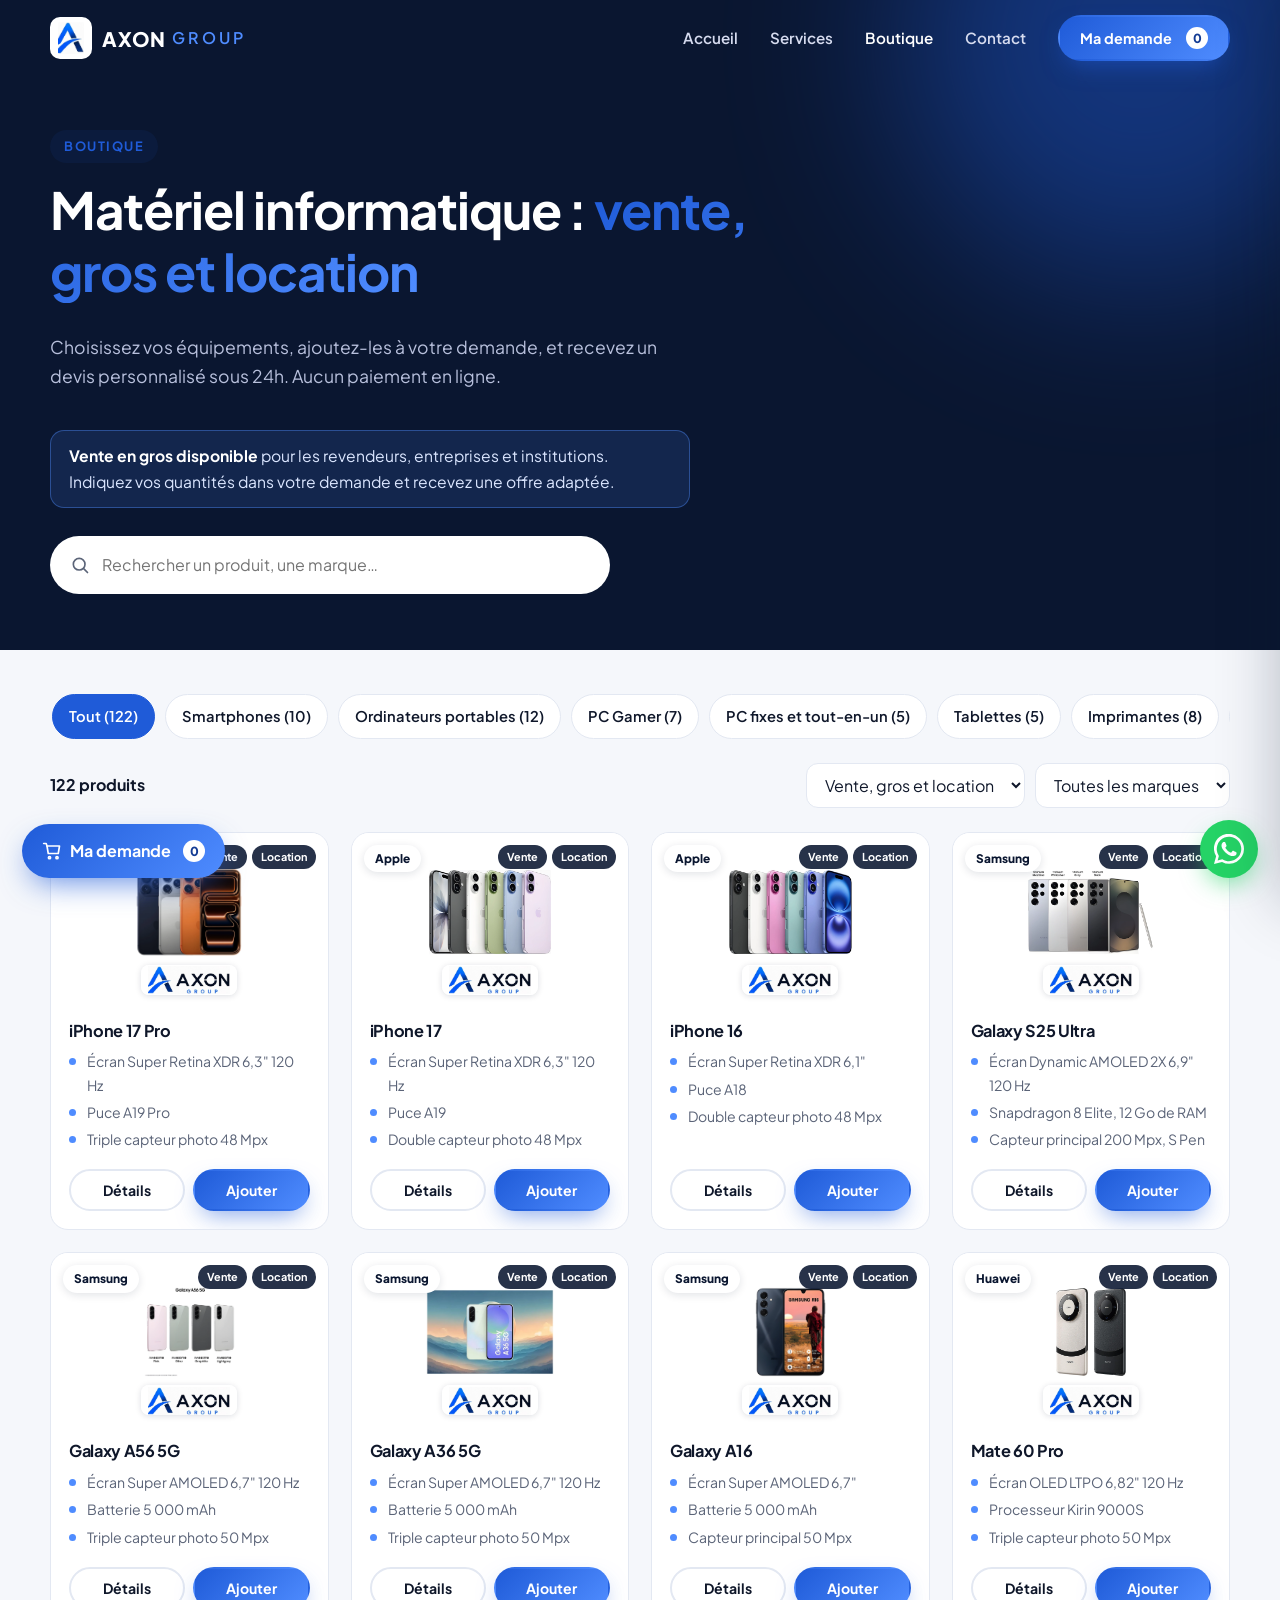
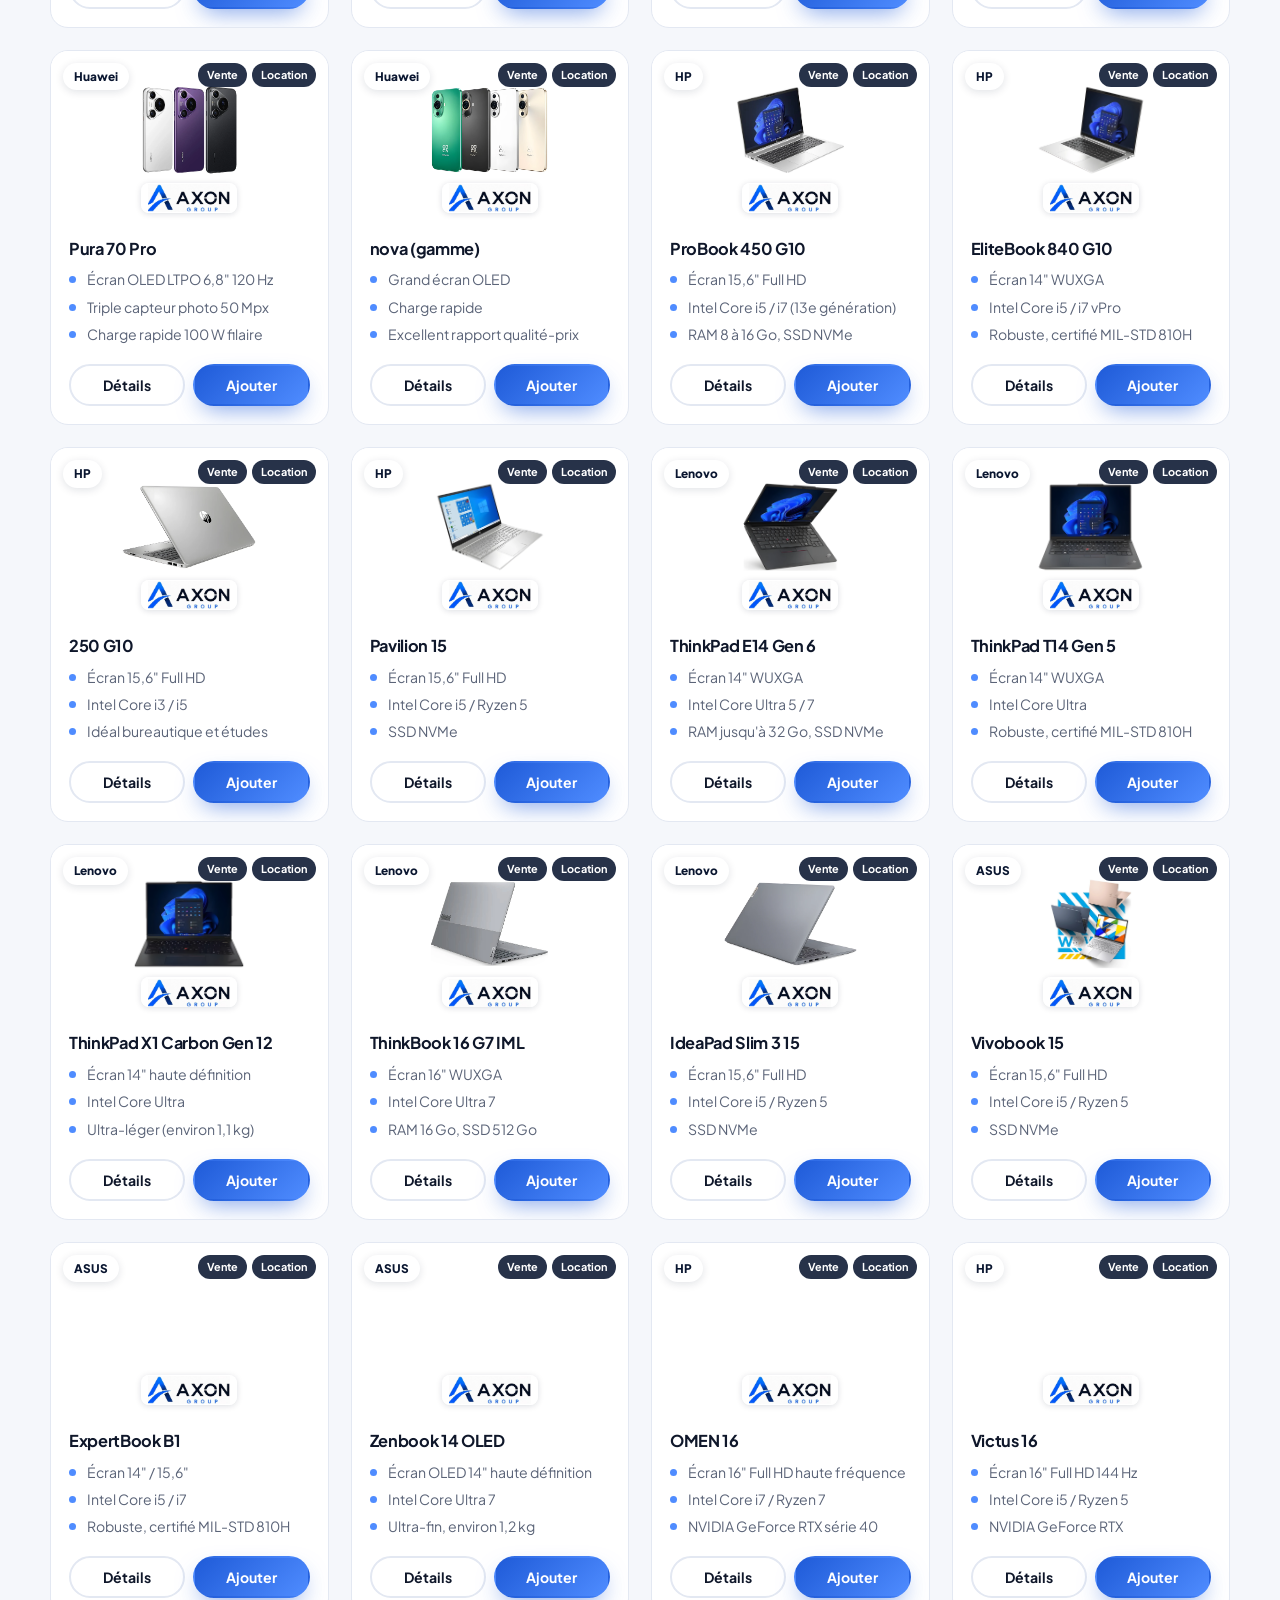
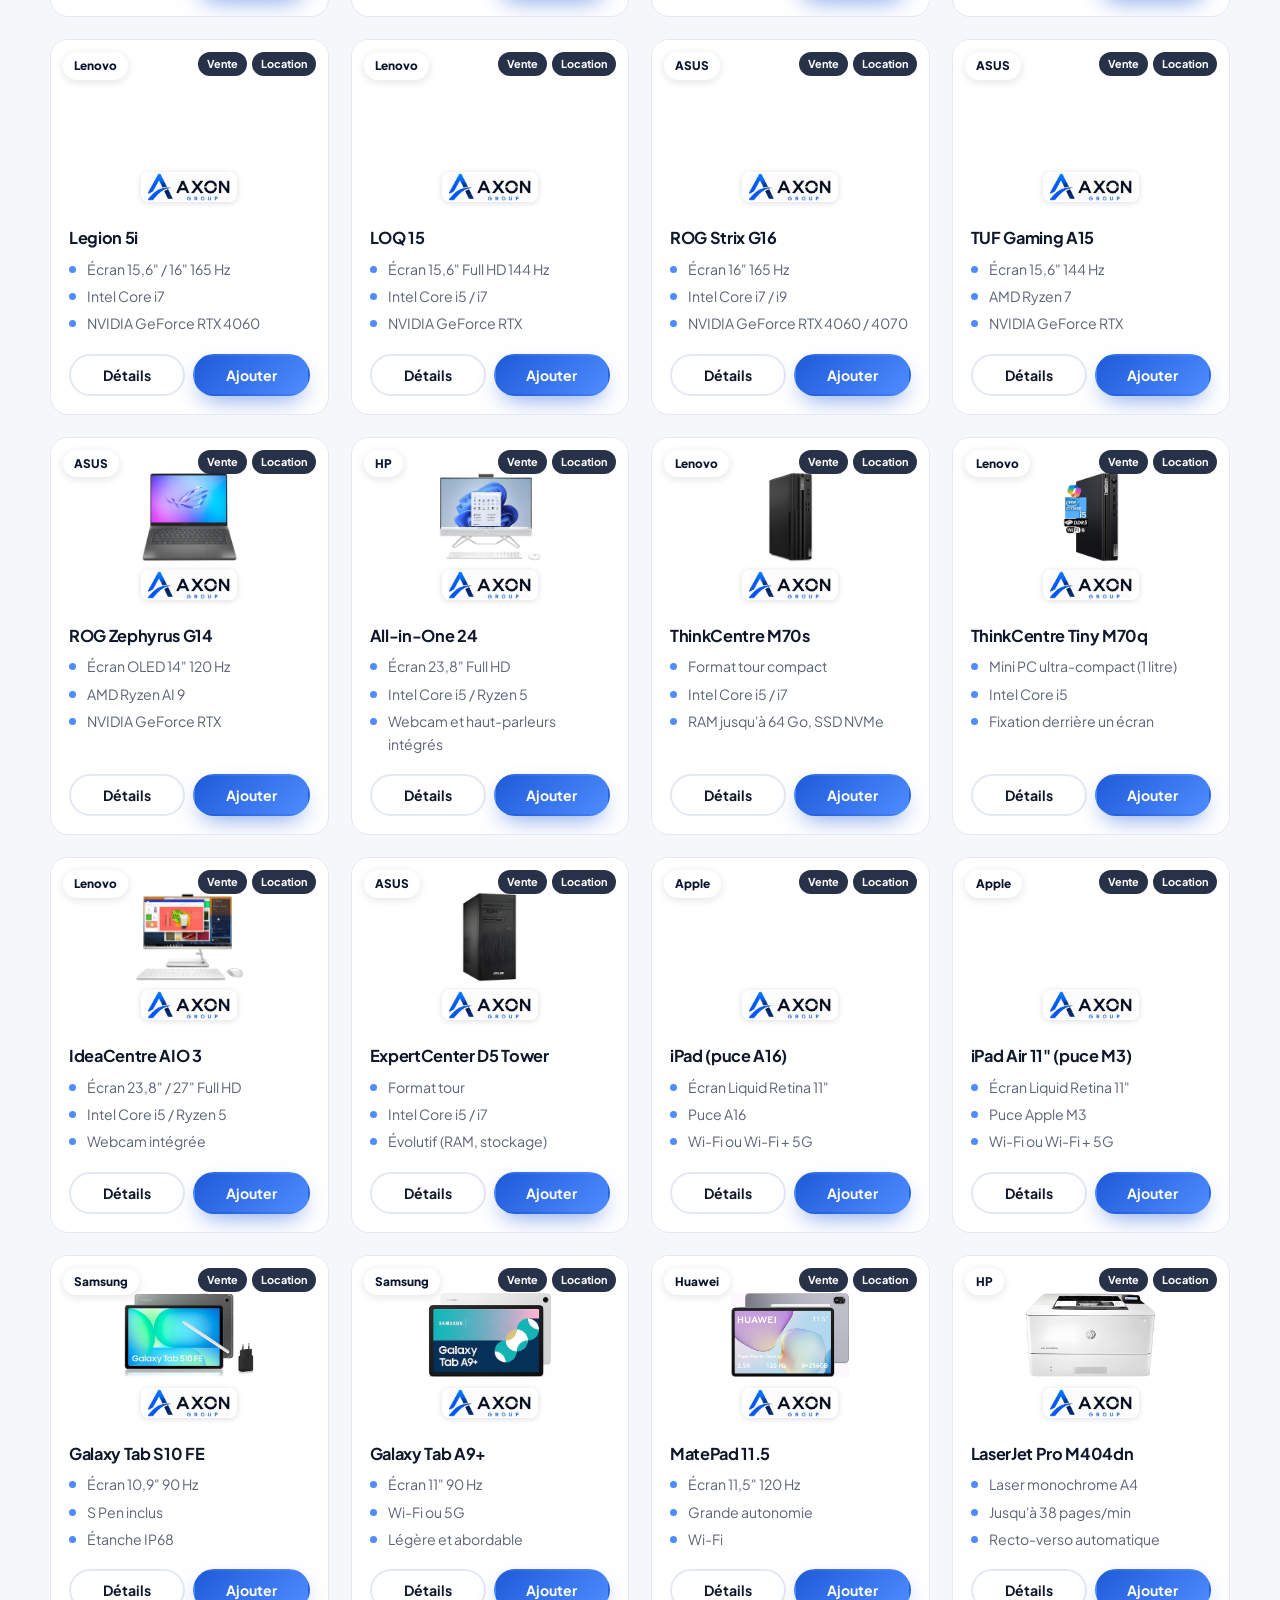
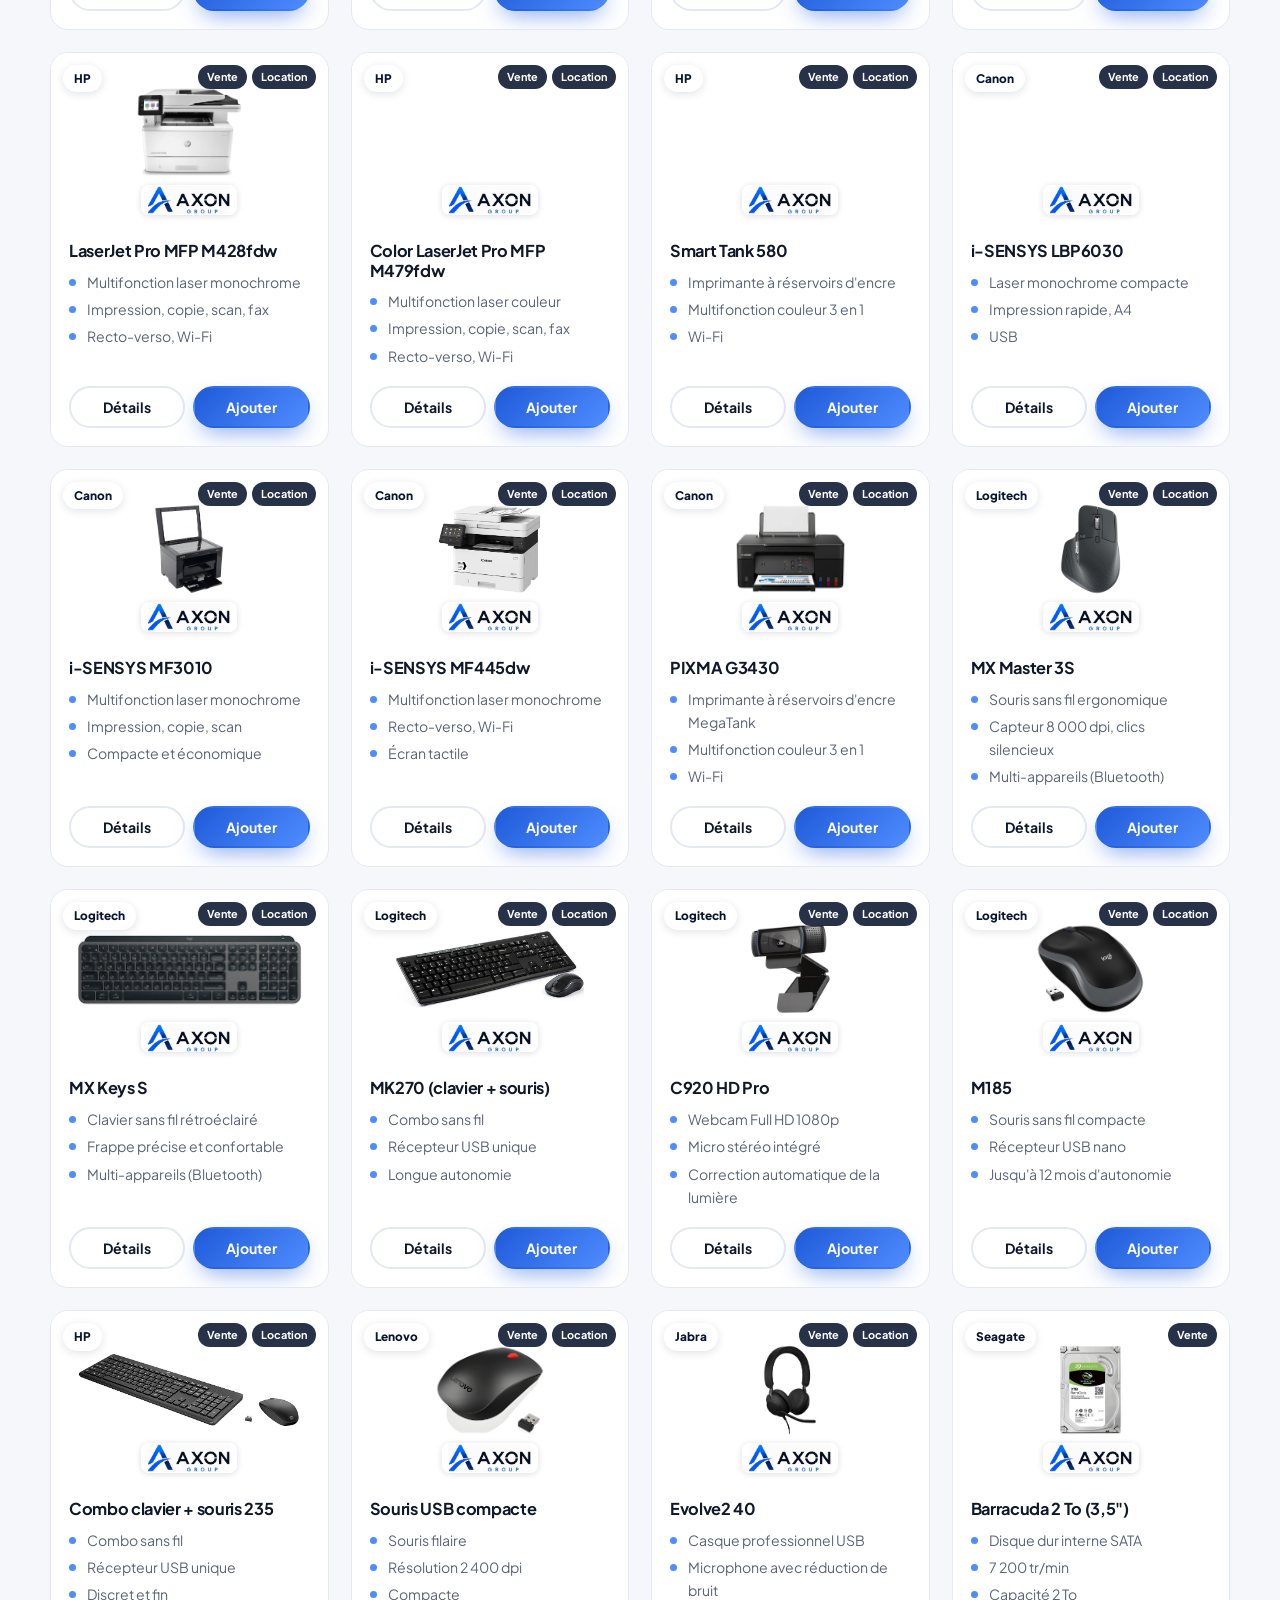
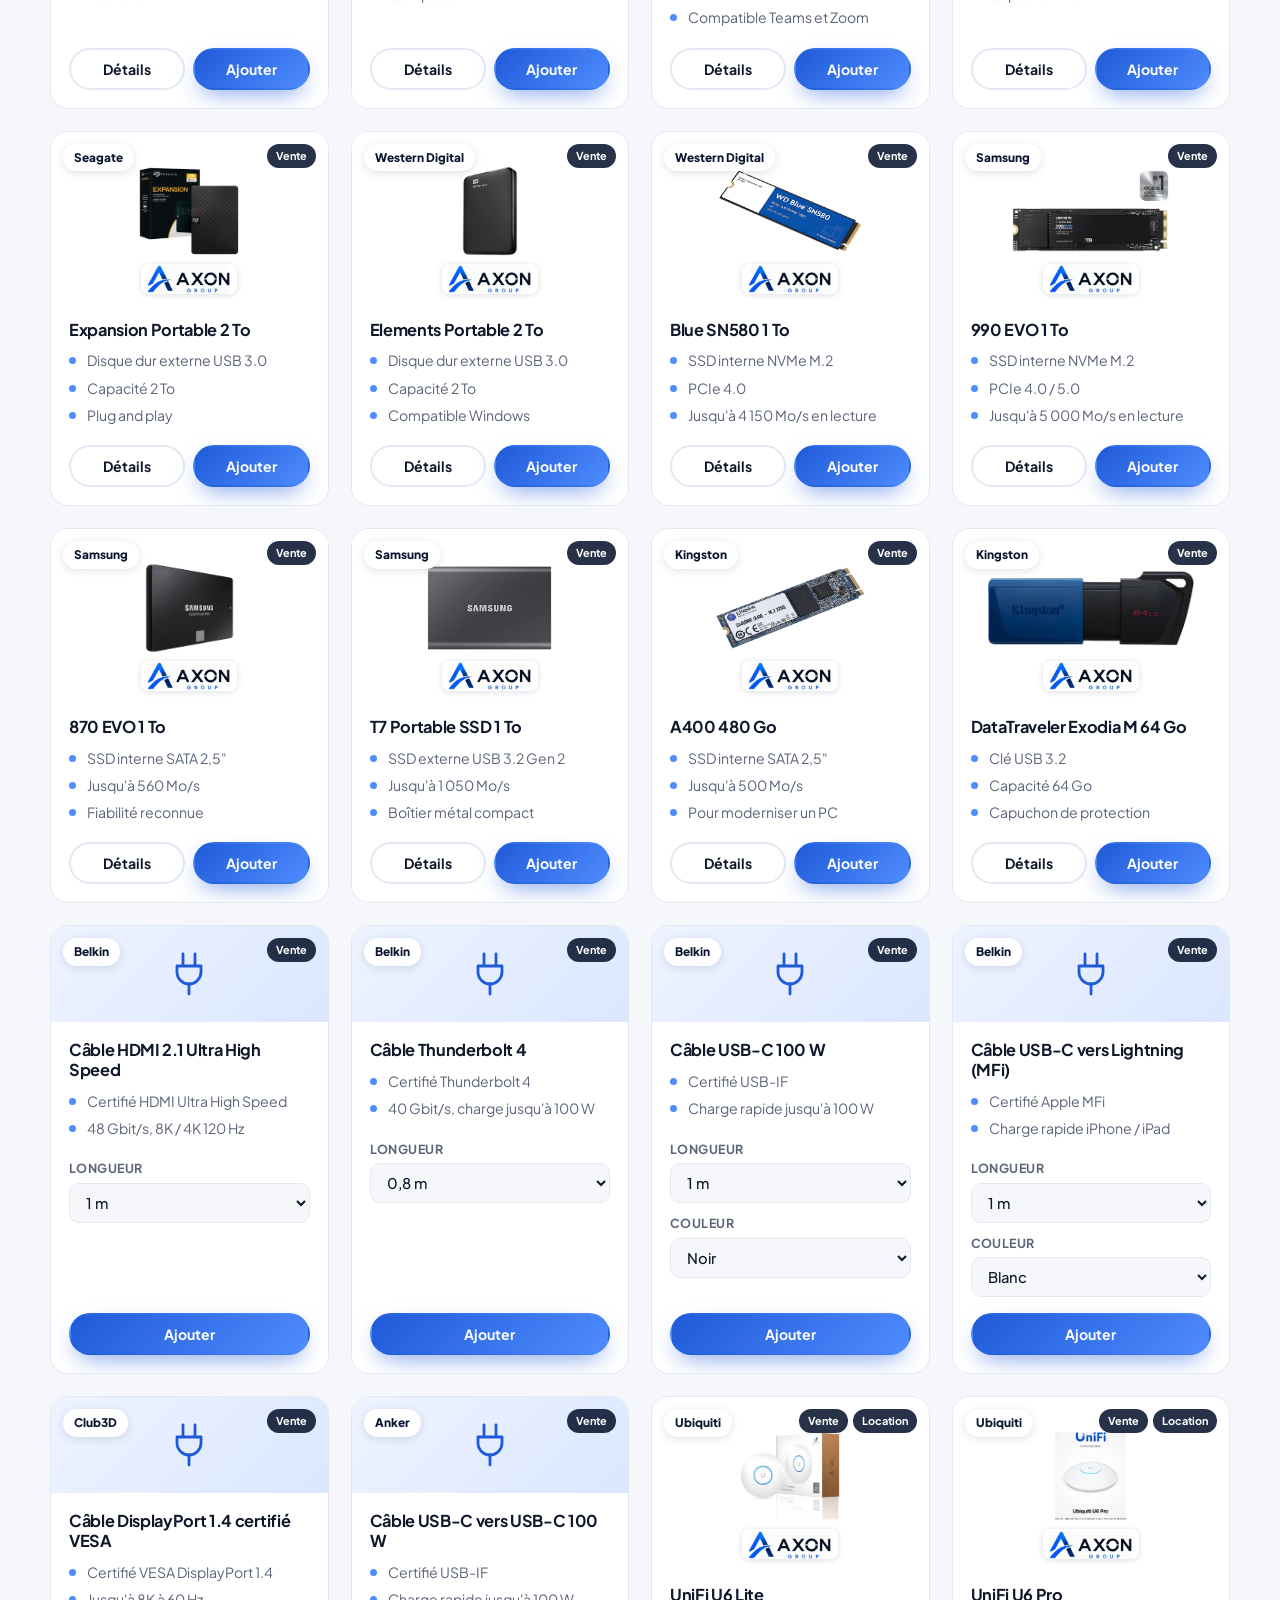
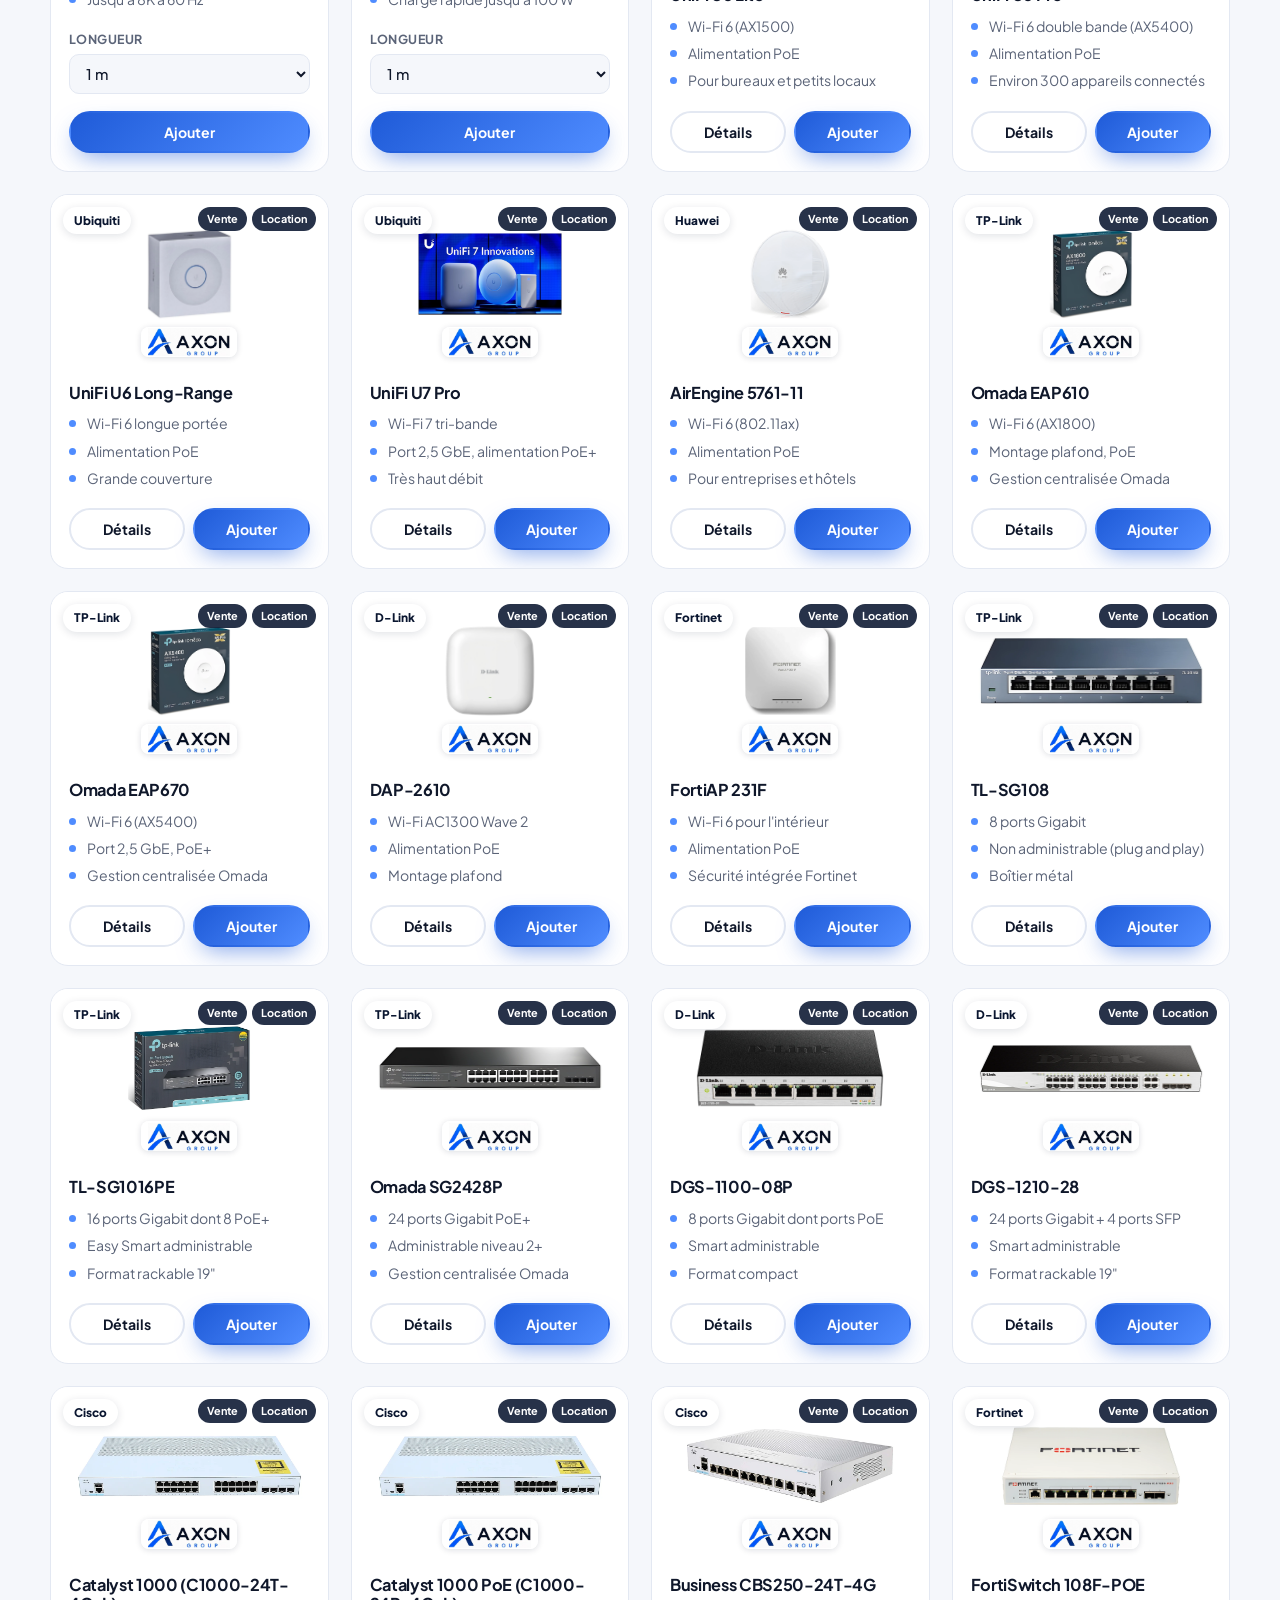
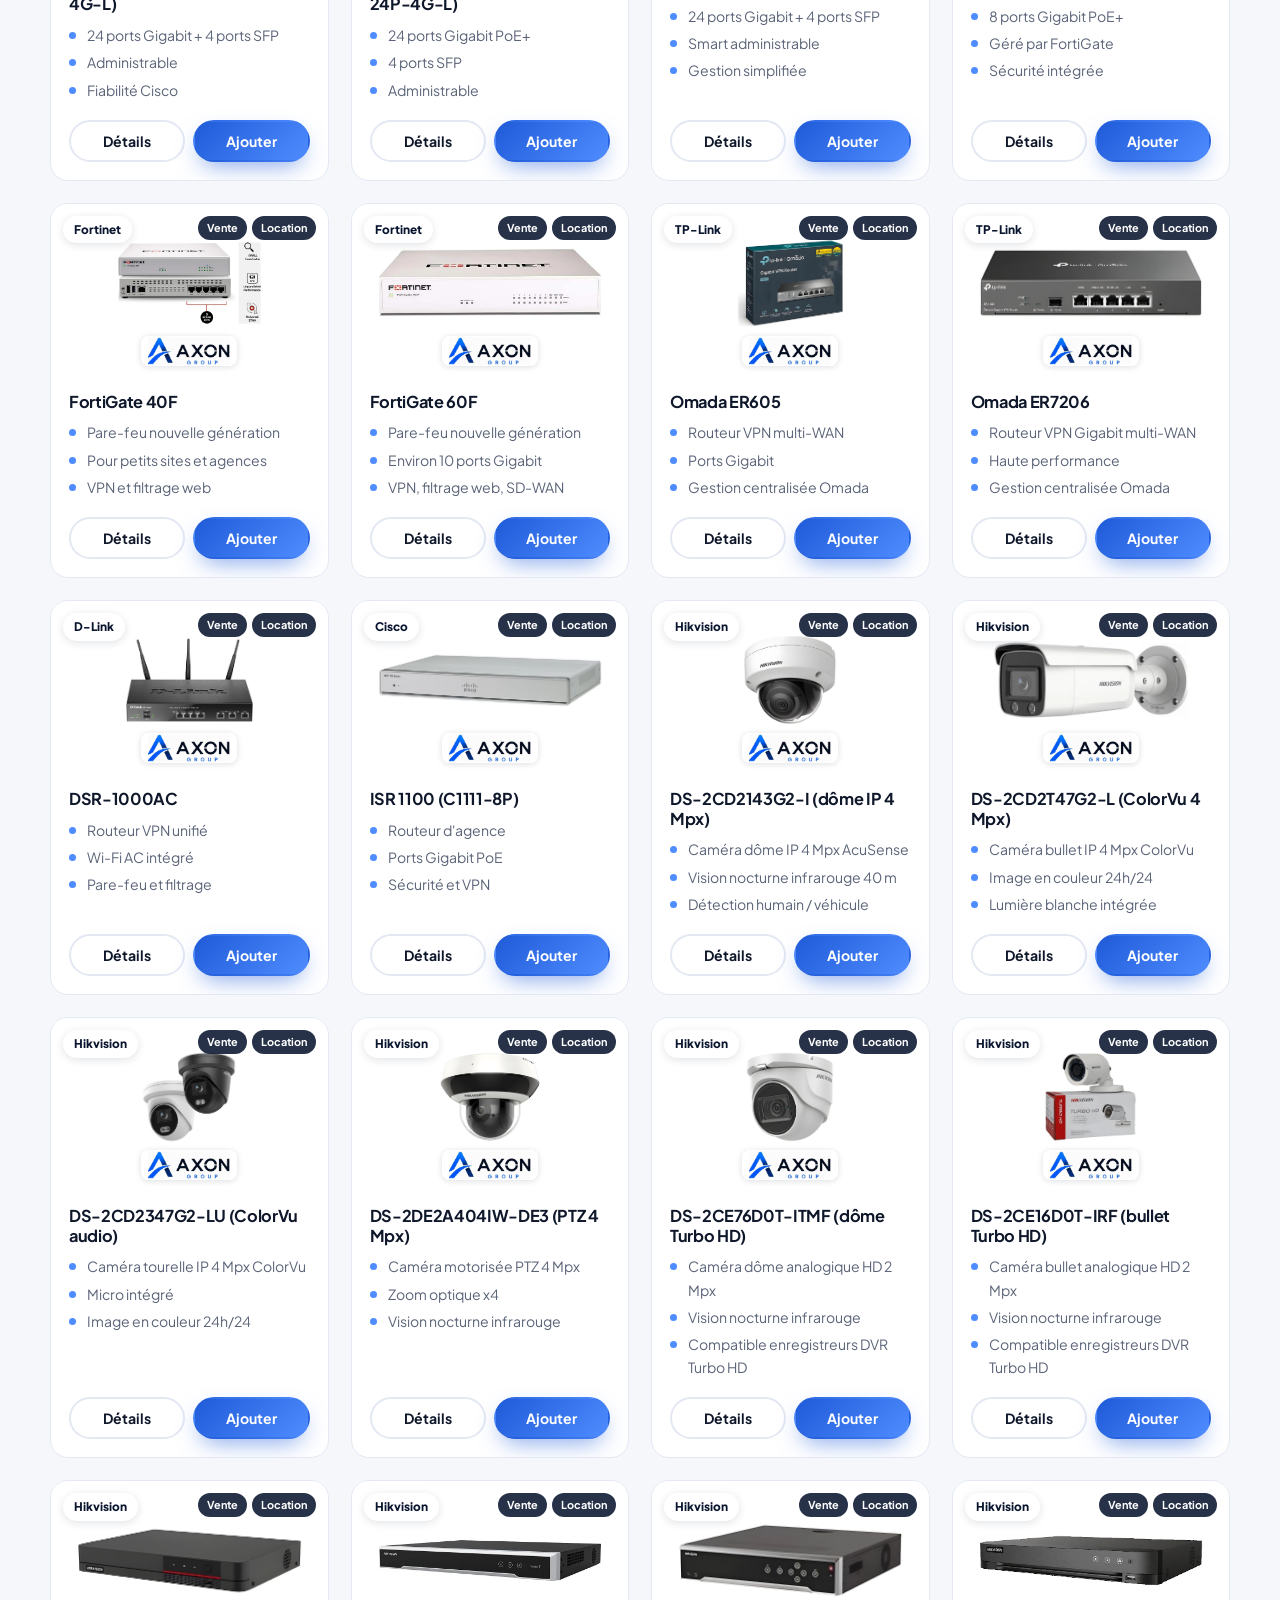
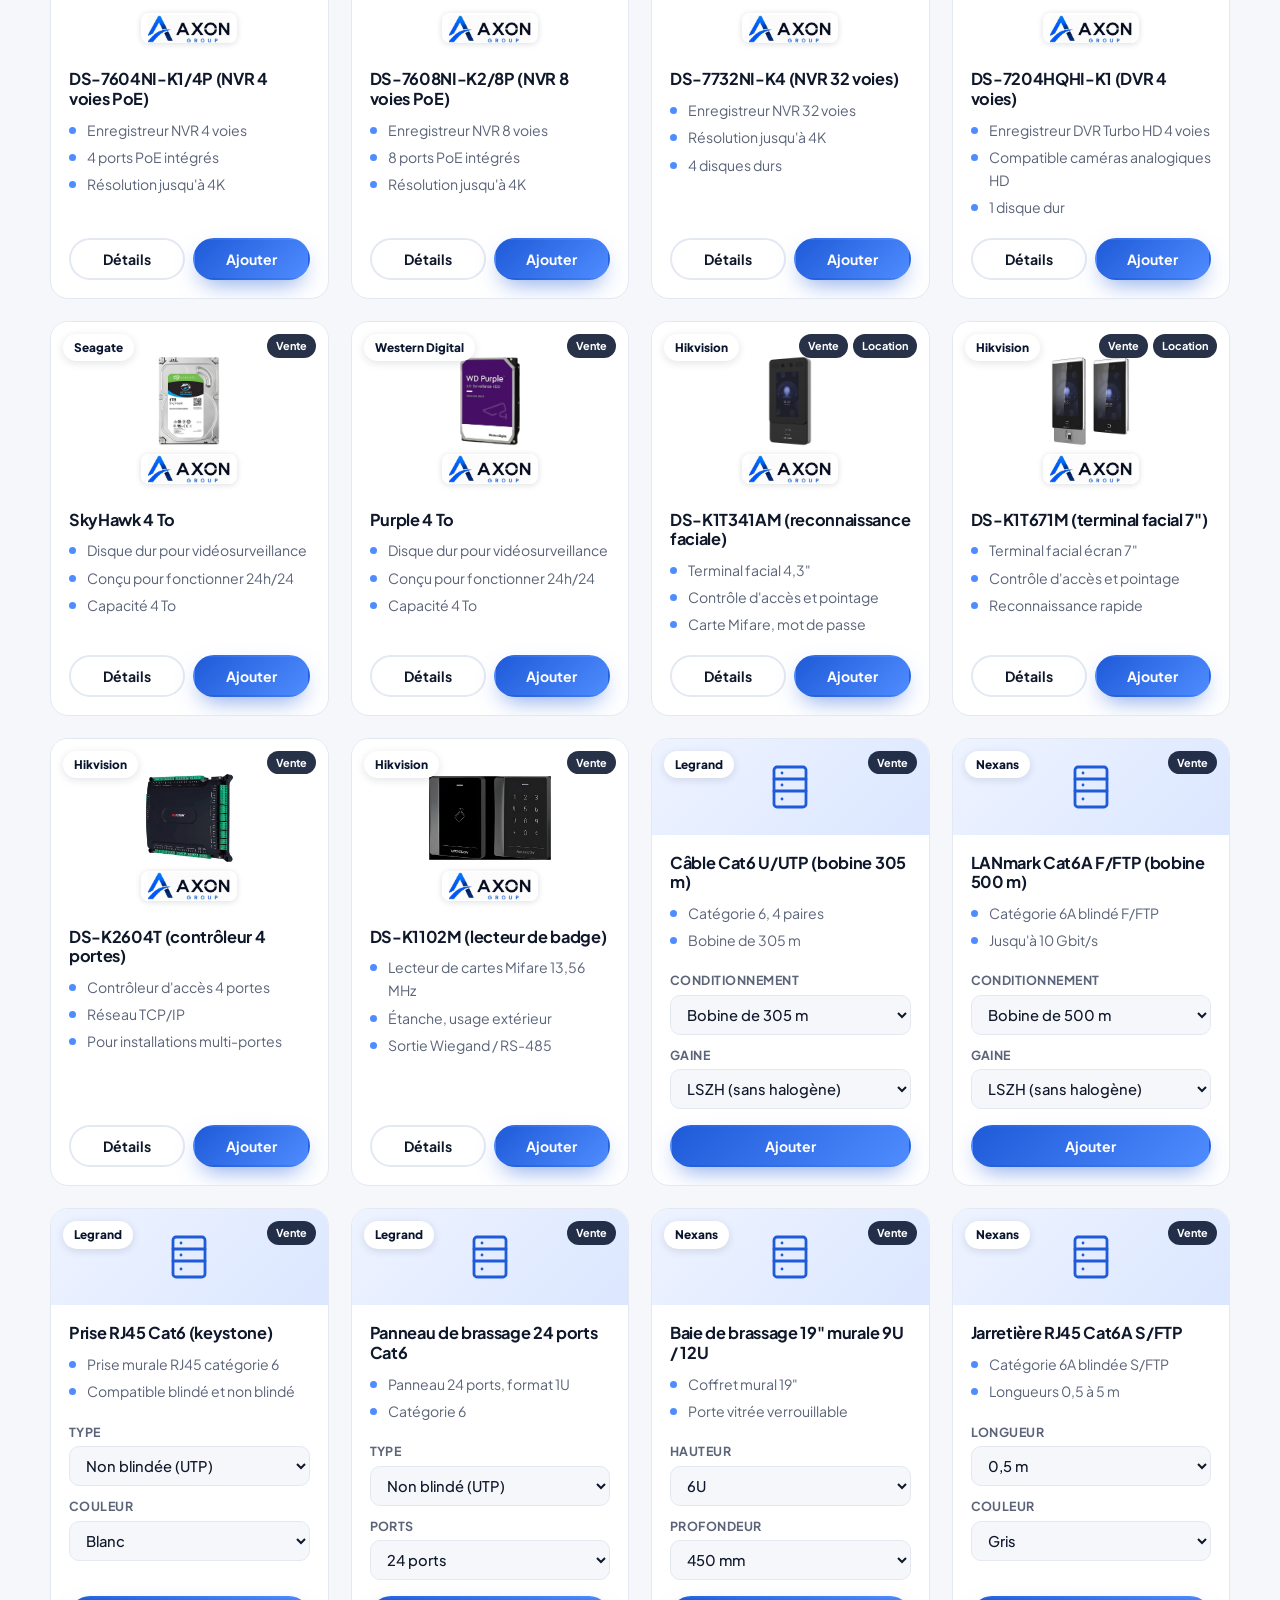
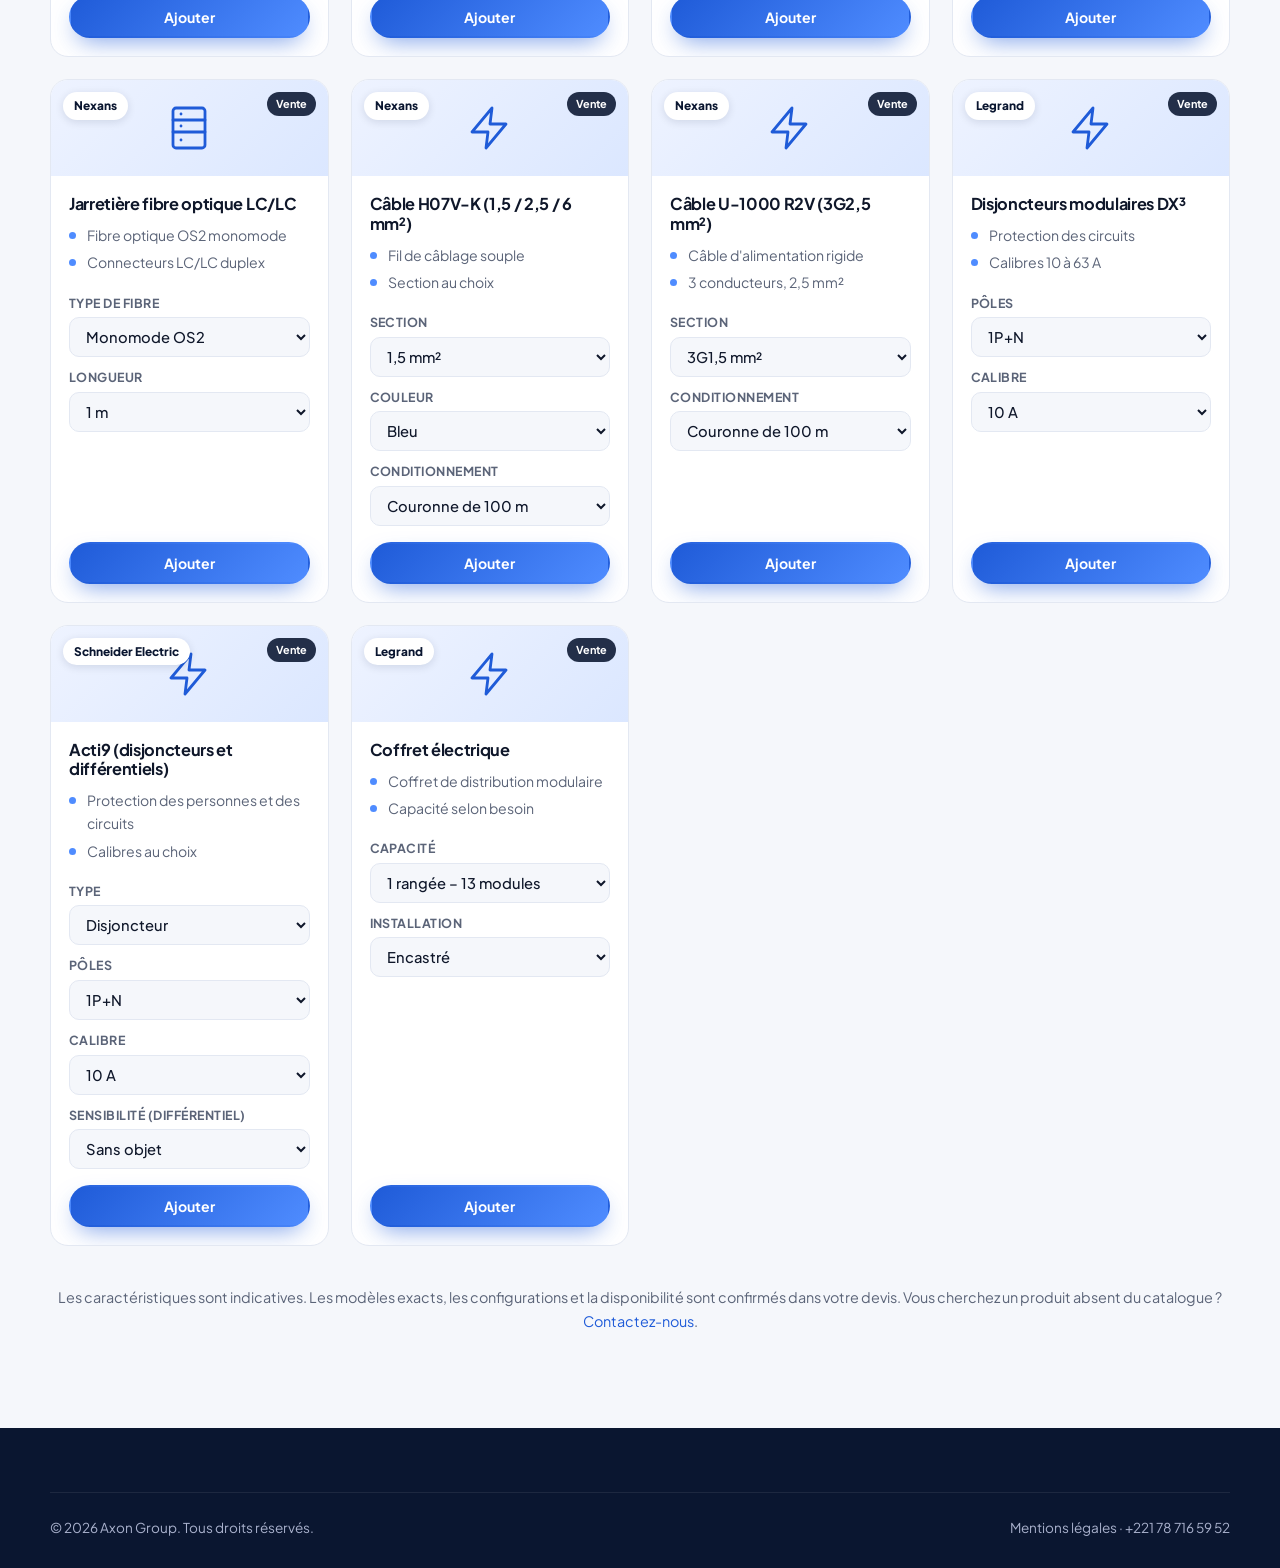
==== commit a9c34ad3: "Boutique : retrait des produits sans photo, mention de la vente en gros Co-Authored-By: Claude Sonne" ====
--- a/boutique.html
+++ b/boutique.html
@@ -3,8 +3,8 @@
 <head>
   <meta charset="UTF-8">
   <meta name="viewport" content="width=device-width, initial-scale=1.0">
-  <title>Boutique informatique — Vente et location | Axon Group</title>
-  <meta name="description" content="Catalogue Axon Group : smartphones, ordinateurs, imprimantes, réseau, vidéosurveillance, contrôle d'accès, câblage. Vente et location, devis gratuit sous 24h.">
+  <title>Boutique informatique — Vente, gros et location | Axon Group</title>
+  <meta name="description" content="Catalogue Axon Group : smartphones, ordinateurs, imprimantes, réseau, vidéosurveillance, contrôle d'accès, câblage. Vente au détail et en gros, location, devis gratuit sous 24h.">
   <link rel="canonical" href="https://axongroupcorp.com/boutique.html">
   <meta name="theme-color" content="#0a1630">
   <link rel="icon" href="assets/favicon.png" type="image/png">
@@ -35,8 +35,9 @@
     <section class="shop-hero">
       <div class="container">
         <span class="eyebrow">Boutique</span>
-        <h1>Matériel informatique : <span class="gradient-text">vente et location</span></h1>
+        <h1>Matériel informatique : <span class="gradient-text">vente, gros et location</span></h1>
         <p>Choisissez vos équipements, ajoutez-les à votre demande, et recevez un devis personnalisé sous 24h. Aucun paiement en ligne.</p>
+        <p class="wholesale"><strong>Vente en gros disponible</strong> pour les revendeurs, entreprises et institutions. Indiquez vos quantités dans votre demande et recevez une offre adaptée.</p>
         <div class="search">
           <svg viewBox="0 0 24 24" fill="none" stroke="currentColor" stroke-width="2" stroke-linecap="round"><circle cx="11" cy="11" r="7"/><path d="M21 21l-4.3-4.3"/></svg>
           <input id="search" type="search" placeholder="Rechercher un produit, une marque…" aria-label="Rechercher">
@@ -52,8 +53,8 @@
           <strong id="count"></strong>
           <div class="toolbar__filters">
             <select id="mode" aria-label="Vente ou location">
-              <option value="all">Vente et location</option>
-              <option value="vente">Vente</option>
+              <option value="all">Vente, gros et location</option>
+              <option value="vente">Vente (détail et gros)</option>
               <option value="location">Location</option>
             </select>
             <select id="brand" aria-label="Marque"></select>
@@ -127,6 +128,7 @@
             <option>3 à 6 mois</option><option>6 à 12 mois</option><option>Plus d'un an</option>
           </select>
         </div>
+        <label class="check"><input type="checkbox" name="Vente en gros" value="Oui"> Je souhaite une offre de gros (grandes quantités, revendeur)</label>
         <div class="field"><label for="c-msg">Précisions (facultatif)</label><textarea id="c-msg" name="Message" placeholder="Délai, lieu de livraison ou d'installation, besoins particuliers…"></textarea></div>
         <button type="submit" class="btn btn--primary" id="send">Envoyer ma demande de devis</button>
         <p class="form__note">Devis gratuit et sans engagement · Réponse sous 24h ouvrées</p>
--- a/css/style.css
+++ b/css/style.css
@@ -453,3 +453,36 @@
 }
 
 [hidden] { display: none !important; }
+
+/* ---------- Photos produits + logo Axon Group en bas de chaque photo ---------- */
+.product__visual.has-img, .detail__visual.has-img { background: #fff; }
+.product__visual.has-img img { padding: 16px 16px 44px; }
+.detail__visual.has-img img { padding: 24px 24px 56px; }
+.product__visual.has-img::after, .detail__visual.has-img::after {
+  content: ""; position: absolute; left: 50%; bottom: 8px; transform: translateX(-50%);
+  width: 96px; height: 30px; border-radius: 8px;
+  background: rgba(255, 255, 255, .92) url(../assets/logo-wordmark.png) center / 82px auto no-repeat;
+  box-shadow: 0 1px 6px rgba(10, 22, 48, .14);
+}
+.detail__visual { position: relative; }
+.detail__visual.has-img::after { width: 120px; height: 38px; background-size: 102px auto; bottom: 12px; }
+
+/* ---------- Options à choisir (câbles, câblage) ---------- */
+.product--opts .product__visual { height: 96px; }
+.opts { display: grid; gap: 10px; margin: 0 0 16px; }
+.opts label { display: grid; gap: 4px; font-size: .78rem; font-weight: 700; color: var(--muted); text-transform: uppercase; letter-spacing: .04em; }
+.opts select { padding: 9px 12px; border-radius: 10px; border: 1.5px solid var(--border); background: var(--bg-soft); font: inherit; font-size: .92rem; font-weight: 500; text-transform: none; letter-spacing: 0; color: var(--text); }
+.line__opts { display: block; margin-top: 4px; color: var(--muted); font-size: .82rem; font-weight: 500; }
+
+/* Correctif : la photo reste dans son cadre et laisse la place au logo */
+.product__visual.has-img, .detail__visual.has-img { overflow: hidden; }
+.product__visual.has-img img, .detail__visual.has-img img { position: absolute; inset: 0; width: 100%; height: 100%; object-fit: contain; }
+.detail__visual.has-img { min-height: 320px; }
+.brand-pill, .modes { z-index: 2; }
+.product__visual.has-img img { padding: 30px 14px 42px; }
+
+/* ---------- Vente en gros ---------- */
+.wholesale { display: inline-block; max-width: 640px; margin: 22px 0 0; padding: 12px 18px; border-radius: 14px; background: rgba(79, 140, 255, .14); border: 1px solid rgba(79, 140, 255, .4); color: #dbe6ff !important; font-size: .98rem !important; }
+.wholesale strong { color: #fff; }
+.check { display: flex; align-items: flex-start; gap: 10px; margin: 0 0 18px; padding: 12px 14px; border-radius: 12px; background: var(--bg-soft); border: 1.5px solid var(--border); font-size: .92rem; font-weight: 600; cursor: pointer; }
+.check input { margin-top: 3px; width: 18px; height: 18px; accent-color: var(--primary); flex: none; }
